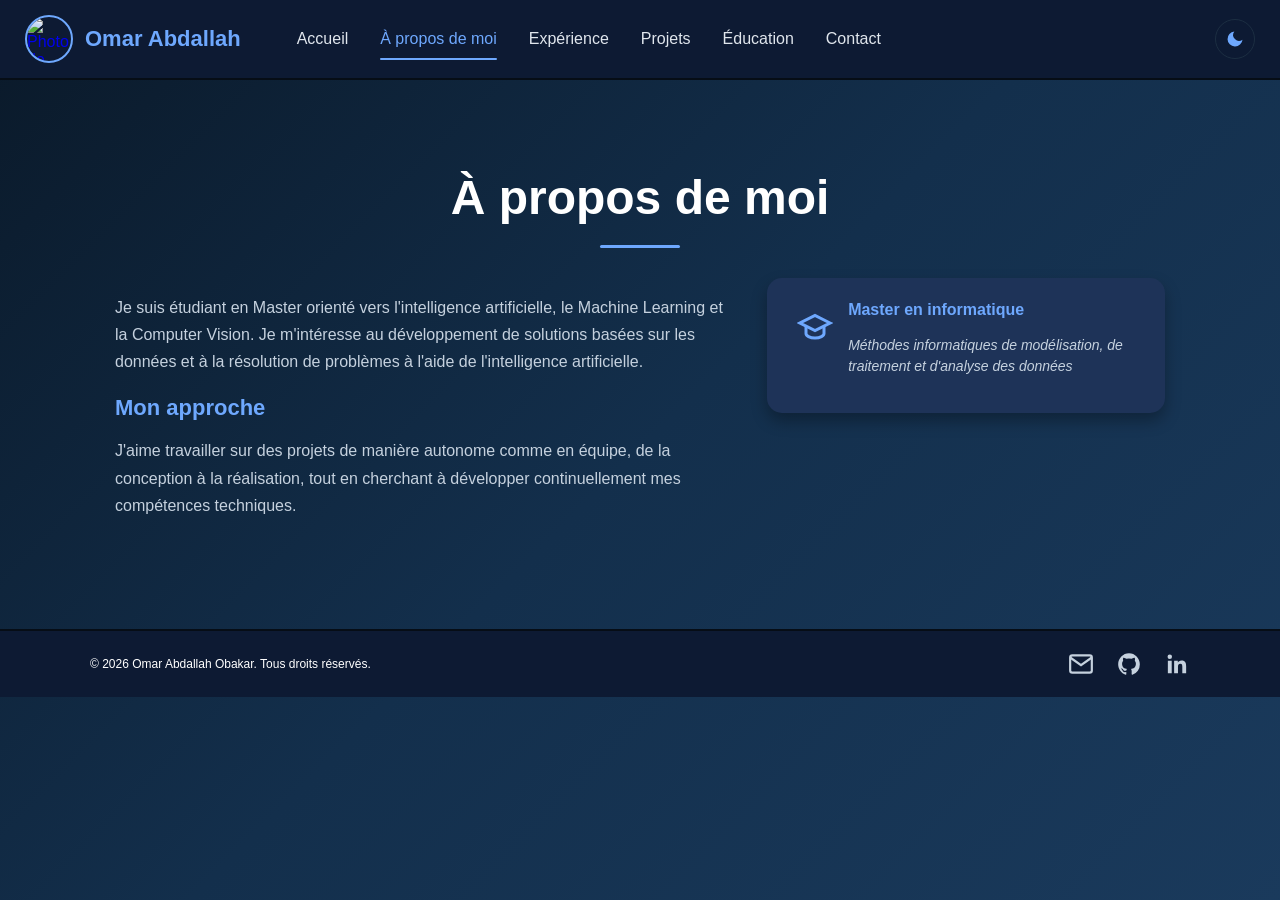
==== about.html @ ae06b22b "Add files via upload ajout des fichiers" ====
<!DOCTYPE html>
<html lang="fr">

<head>
  <meta charset="UTF-8">
  <title>À propos de moi - Omar Abdallah Obakar</title>
  <meta name="viewport" content="width=device-width, initial-scale=1.0">
  <link rel="stylesheet" href="style.css">
  <link href="https://cdnjs.cloudflare.com/ajax/libs/font-awesome/6.0.0/css/all.min.css" rel="stylesheet">
</head>

<body>
  <script>
    if (localStorage.getItem("portfolio-theme") === "light") {
      document.body.classList.add("light-mode");
    }
  </script>
  <header class="site-header">
    <a href="about.html" class="profile">
      <img src="images/avatar.jpg" alt="Photo de profil" class="avatar">
      <span class="site-name">Omar Abdallah</span>
    </a>
    <button class="menu-toggle" aria-label="Menu">
      <span></span>
      <span></span>
      <span></span>
    </button>
    <div class="nav-wrapper">
      <nav>
        <a href="index.html">Accueil</a>
        <a href="about.html" class="active">À propos de moi</a>
        <a href="experience.html">Expérience</a>
        <a href="project.html">Projets</a>
        <a href="education.html">Éducation</a>
        <a href="contact.html">Contact</a>
        <button class="theme-toggle theme-toggle-mobile" aria-label="Changer de thème">
          <svg class="icon-moon" viewBox="0 0 24 24" fill="currentColor">
            <path d="M21 12.79A9 9 0 1 1 11.21 3 7 7 0 0 0 21 12.79z"></path>
          </svg>
          <svg class="icon-sun" viewBox="0 0 24 24" fill="none" stroke="currentColor" stroke-width="2">
            <circle cx="12" cy="12" r="5"></circle>
            <path d="M12 1v2M12 21v2M4.22 4.22l1.42 1.42M18.36 18.36l1.42 1.42M1 12h2M21 12h2M4.22 19.78l1.42-1.42M18.36 5.64l1.42-1.42"></path>
          </svg>
        </button>
      </nav>
      <button class="theme-toggle" aria-label="Changer de thème">
        <svg class="icon-moon" viewBox="0 0 24 24" fill="currentColor">
          <path d="M21 12.79A9 9 0 1 1 11.21 3 7 7 0 0 0 21 12.79z"></path>
        </svg>
        <svg class="icon-sun" viewBox="0 0 24 24" fill="none" stroke="currentColor" stroke-width="2">
          <circle cx="12" cy="12" r="5"></circle>
          <path d="M12 1v2M12 21v2M4.22 4.22l1.42 1.42M18.36 18.36l1.42 1.42M1 12h2M21 12h2M4.22 19.78l1.42-1.42M18.36 5.64l1.42-1.42"></path>
        </svg>
      </button>
    </div>
</header>

  <main>
    <!-- Section À propos -->
    <section id="about">
      <h1>À propos de moi</h1>
      <hr class="divider">

      <div class="about-layout">
        <div class="about-content">
          <p>Je suis étudiant en Master orienté vers l'intelligence artificielle, le Machine Learning et la Computer Vision. Je m'intéresse au développement de solutions basées sur les données et à la résolution de problèmes à l'aide de l'intelligence artificielle.</p>

          <h2>Mon approche</h2>
          <p>J'aime travailler sur des projets de manière autonome comme en équipe, de la conception à la réalisation, tout en cherchant à développer continuellement mes compétences techniques.</p>
        </div>

        <div class="about-sidebar">
          <div class="about-sidebar-card">
            <div class="about-sidebar-icon">
              <svg viewBox="0 0 24 24" fill="none" stroke="currentColor" stroke-width="2">
                <path d="M22 10l-10-5-10 5 10 5 10-5z"></path>
                <path d="M6 12v5c0 1.5 2.5 3 6 3s6-1.5 6-3v-5"></path>
              </svg>
            </div>
            <div>
              <h3>Master en informatique</h3>
              <p class="about-sidebar-place">Méthodes informatiques de modélisation, de traitement et d'analyse des données</p>
            </div>
          </div>
        </div>
      </div>
    </section>
  </main>

  <footer class="site-footer">
    <div class="footer-content">
      <p>© 2026 Omar Abdallah Obakar. Tous droits réservés.</p>
      <div class="footer-icons">
        <a href="mailto:omarabdallah.www@gmail.com" aria-label="Email">
          <svg viewBox="0 0 24 24" fill="none" stroke="currentColor" stroke-width="2">
            <rect x="2" y="4" width="20" height="16" rx="2"></rect>
            <path d="M22 6l-10 7L2 6"></path>
          </svg>
        </a>
        <a href="https://github.com/omarabdallahwww-arch" target="_blank" rel="noopener noreferrer" aria-label="GitHub">
          <svg viewBox="0 0 24 24" fill="currentColor">
            <path d="M12 2C6.48 2 2 6.58 2 12.19c0 4.49 2.87 8.3 6.84 9.65.5.1.68-.22.68-.49 0-.24-.01-1.04-.01-1.89-2.78.61-3.37-1.21-3.37-1.21-.45-1.17-1.11-1.48-1.11-1.48-.9-.63.07-.62.07-.62 1 .07 1.53 1.05 1.53 1.05.89 1.55 2.34 1.11 2.91.85.09-.66.35-1.11.63-1.37-2.22-.26-4.56-1.14-4.56-5.05 0-1.12.39-2.03 1.03-2.74-.1-.26-.45-1.31.1-2.72 0 0 .84-.27 2.75 1.05a9.35 9.35 0 0 1 5 0c1.91-1.32 2.75-1.05 2.75-1.05.55 1.41.2 2.46.1 2.72.64.71 1.03 1.62 1.03 2.74 0 3.92-2.34 4.78-4.57 5.04.36.32.68.94.68 1.9 0 1.37-.01 2.47-.01 2.81 0 .27.18.6.69.49A10.02 10.02 0 0 0 22 12.19C22 6.58 17.52 2 12 2z"></path>
          </svg>
        </a>
        <a href="https://www.linkedin.com/in/omar-abdallah123" target="_blank" rel="noopener noreferrer" aria-label="LinkedIn">
          <svg viewBox="0 0 24 24" fill="currentColor">
            <path d="M20.45 20.45h-3.55v-5.57c0-1.33-.02-3.03-1.85-3.03-1.86 0-2.15 1.45-2.15 2.94v5.66H9.35V9h3.41v1.56h.05c.47-.9 1.63-1.85 3.36-1.85 3.6 0 4.27 2.37 4.27 5.45v6.29zM5.34 7.43a2.06 2.06 0 1 1 0-4.12 2.06 2.06 0 0 1 0 4.12zM7.12 20.45H3.56V9h3.56v11.45z"></path>
          </svg>
        </a>
      </div>
    </div>
  </footer>

  <script>
    const menuToggle = document.querySelector('.menu-toggle');
    const nav = document.querySelector('nav');

    menuToggle.addEventListener('click', () => {
      nav.classList.toggle('nav-open');
      menuToggle.classList.toggle('active');
    });

    const themeToggles = document.querySelectorAll('.theme-toggle');
    themeToggles.forEach(btn => {
      btn.addEventListener('click', () => {
        document.body.classList.toggle('light-mode');
        const isLight = document.body.classList.contains('light-mode');
        localStorage.setItem('portfolio-theme', isLight ? 'light' : 'dark');
      });
    });
  </script>
</body>

</html>
---- style.css ----
/* ---- Base ---- */
* {
  box-sizing: border-box;
}

html {
  scroll-behavior: smooth;
}


body {
  font-family: Arial, sans-serif;
  margin: 0;
  padding: 0;
  min-height: 100vh;
  background: linear-gradient(135deg, #0A1929 0%, #132F4C 50%, #1A3A5C 100%);
  background-attachment: fixed;
  color: #e0e6ed;
  transition: background 0.4s ease, color 0.4s ease;
}

main {
  width: 100%;
}

/* ---- Header ---- */
.site-header {
  display: flex;
  align-items: center;
  justify-content: flex-start;
  padding: 15px 25px;
  background-color: #0d1a33;
  border-bottom: 2px solid #060d16;
  position: relative;
}

.profile {
  display: flex;
  align-items: center;
  gap: 12px;
  text-decoration: none;
}

.avatar {
  width: 48px;
  height: 48px;
  border-radius: 50%;
  border: 2px solid #6ea8fe;
  object-fit: cover;
}

.site-name {
  color: #6ea8fe;
  font-size: 22px;
  font-weight: bold;
}

/* Le bouton hamburger est caché par défaut (desktop) */
.menu-toggle {
  background: none;
  border: none;
  display: none;
  flex-direction: column;
  gap: 5px;
  cursor: pointer;
  z-index: 10;
}

.menu-toggle span {
  width: 26px;
  height: 3px;
  background-color: #ffffff;
  border-radius: 2px;
  transition: 0.3s;
}

/* Animation en croix quand le menu est ouvert */
.menu-toggle.active span:nth-child(1) {
  transform: translateY(8px) rotate(45deg);
}
.menu-toggle.active span:nth-child(2) {
  opacity: 0;
}
.menu-toggle.active span:nth-child(3) {
  transform: translateY(-8px) rotate(-45deg);
}

/* Nav en version desktop : étalée sur toute la largeur */
/* Nav en version desktop : étalée sur toute la largeur */
nav {
  display: flex;
  justify-content: space-between;
  flex: 1;
}
nav a {
  position: relative;
  color: #e0e6ed;
  text-decoration: none;
  padding: 8px 16px;
  border-radius: 8px;
  transition: background-color 0.2s;
}

nav a::before {
  content: '';
  position: absolute;
  left: 16px;
  right: 16px;
  bottom: 2px;
  height: 2px;
  background-color: #6ea8fe;
  transform: scaleX(0);
  transform-origin: left;
  transition: transform 0.25s ease;
}

nav a:hover {
  background-color: #1c2e42;
}

nav a:hover::before {
  transform: scaleX(1);
}

nav a:hover {
  background-color: #1c2e42;
}

#overview {
  padding-left: 25px;
  padding-right: 25px;
}

.overview-cards {
  display: grid;
  grid-template-columns: 1fr 1fr;
  gap: 24px;
}

/* ---- Version mobile : hamburger + menu déroulant ---- */
@media (max-width: 768px) {
  .site-header {
    padding-right: 12px;
  }

  .menu-toggle {
    display: flex;
    margin-left: auto;
    z-index: 200;
  }

  nav {
    display: flex;
    flex-direction: column;
    align-items: center;
    position: absolute;
    top: 100%;
    left: 0;
    width: 100%;
    background-color: #0d1a33;
    padding: 30px 25px 40px;
    margin-left: 0;
    z-index: 100;
    opacity: 0;
    transform: translateY(-15px);
    pointer-events: none;
    transition: opacity 0.3s ease, transform 0.3s ease;
  }

  nav.nav-open {
    opacity: 1;
    transform: translateY(0);
    pointer-events: auto;
  }

  nav.nav-open {
    left: 0;
  }

  nav.nav-open {
    opacity: 1;
    transform: translateY(0);
    pointer-events: auto;
  }


  nav a {
    color: #e0e6ed;
    text-decoration: none;
    padding: 14px 0;
    font-size: 18px;
  }
  #hero {
    align-items: flex-start;
    padding: 40px 20px;
  }

  .hero-inner {
    flex-direction: column-reverse;
    text-align: center;
    align-items: center;
  }

  .hero-stats {
    justify-content: center;
  }

  .hero-buttons {
    justify-content: center;
    flex-wrap: wrap;
  }

  .overview-cards {
    grid-template-columns: 1fr;
    gap: 20px;
  }
}

/* ---- Contact section ---- */
#contact {
  padding: 40px 20px;
  text-align: center;
}

#contact h1 {
  font-size: 48px;
  color: #ffffff;
  margin-bottom: 20px;
}

.divider {
  width: 80px;
  height: 3px;
  background-color: #6ea8fe;
  border: none;
  margin: 0 auto 30px;
  border-radius: 2px;
}

#contact h2 {
  color: #6ea8fe;
  font-size: 28px;
  margin-bottom: 15px;
}

#contact p {
  font-size: 18px;
  color: #c5d1de;
  max-width: 600px;
  margin: 0 auto 40px;
  line-height: 1.6;
}

/* ---- Cards ---- */
.contact-cards {
  display: grid;
  grid-template-columns: 1fr 1fr;
  gap: 20px;
  max-width: 950px;
  margin: 0 auto;
}

.contact-card {
  display: flex;
  align-items: center;
  gap: 18px;
  background-color: #1e3358;
  border-radius: 15px;
  padding: 22px;
  text-align: left;
  box-shadow: 0 8px 16px rgba(0, 0, 0, 0.3);
}

.contact-card .icon {
  display: flex;
  align-items: center;
  justify-content: center;
  width: 40px;
  height: 40px;
  flex-shrink: 0;
  color: #6ea8fe;
}

.contact-card .icon svg {
  width: 22px;
  height: 22px;
}

.contact-card a {
  color: #c5d1de;
  text-decoration: none;
  font-size: 16px;
}

.contact-card a:hover {
  text-decoration: underline;
}

/* Mobile : une seule colonne, cartes empilées */
@media (max-width: 768px) {
  .contact-cards {
    grid-template-columns: 1fr;
    max-width: 500px;
  }
}

/* ---- Responsive mobile ---- */
@media (max-width: 480px) {
  .site-name {
    font-size: 18px;
  }
  #contact h1 {
    font-size: 34px;
  }
  #contact h2 {
    font-size: 22px;
  }
  #contact p {
    font-size: 16px;
  }
  .contact-cards {
    grid-template-columns: 1fr;
    max-width: 500px;
  }
  .contact-card {
    padding: 16px;
    gap: 12px;
  }
}
/* ---- Footer ---- */

.site-footer {
  padding: 20px 25px;
  background-color: #0d1a33;
  border-top: 2px solid #060d16;
  margin-top: 40px;
}

.footer-content {
  max-width: 1100px;
  margin: 0 auto;
  display: flex;
  align-items: center;
  justify-content: space-between;
  flex-wrap: wrap;
  gap: 15px;
}

.footer-content p {
  color: #ffffff;
  font-size: 12px;
  margin: 0;
}

.footer-icons {
  display: flex;
  gap: 22px;
}

.footer-icons a {
  color: #c5d1de;
  width: 26px;
  height: 26px;
  transition: color 0.2s;
}

.footer-icons a:hover {
  color: #6ea8fe;
}

.footer-icons svg {
  width: 100%;
  height: 100%;
}

/* Mobile : empiler texte et icônes */
@media (max-width: 480px) {
  .footer-content {
    flex-direction: column;
    text-align: center;
  }
}
/* ---- Hero ---- */
#hero {
  display: flex;
  align-items: flex-start;
  justify-content: center;
  padding: 30px 30px 0;
  min-height: 85vh;
  box-sizing: border-box;
  position: relative;
  overflow: hidden;
}

#hero::before {
  content: '';
  position: absolute;
  inset: 0;
  background-image: radial-gradient(rgba(110, 168, 254, 0.15) 1px, transparent 1px);
  background-size: 22px 22px;
  pointer-events: none;
  z-index: 0;
}

#hero .hero-inner {
  position: relative;
  z-index: 1;
}

.hero-inner {
  display: flex;
  align-items: stretch;
  justify-content: space-between;
  gap: 40px;
  width: 100%;
  margin: 0 auto;
}

.hero-text {
  flex: 1;
  display: flex;
  flex-direction: column;
}

.hero-text h1 {
  font-size: 42px;
  color: #ffffff;
  margin-bottom: 10px;
}

@media (max-width: 480px) {
  .hero-text h1 {
    font-size: 30px;
  }
}

.hero-text h2 {
  font-size: 20px;
  color: #6ea8fe;
  font-weight: normal;
  margin-bottom: 20px;
}

.hero-text p {
  font-size: 16px;
  color: #c5d1de;
  line-height: 1.6;
  margin-bottom: 30px;
}

.hero-image {
  flex-shrink: 0;
  display: flex;
  flex-direction: column;
  align-items: center;
  justify-content: space-between;
  background-color: #ffffff;
  border: 1px solid rgba(110, 168, 254, 0.25);
  border-radius: 20px;
  padding: 25px 35px;
  margin: 0 auto;
  width: 370px;
  max-width: 100%;
  box-sizing: border-box;
  position: relative;
  box-shadow: 0 12px 40px rgba(0, 0, 0, 0.5), 0 0 20px rgba(110, 168, 254, 0.3);
  transition: box-shadow 0.3s ease, transform 0.3s ease;
}

.hero-image:hover {
  box-shadow: 0 15px 45px rgba(0, 0, 0, 0.55), 0 0 30px rgba(110, 168, 254, 0.45);
  transform: translateY(-3px);
}

.hero-image img {
  width: 220px;
  height: 220px;
  object-fit: cover;
  border-radius: 50%;
  border: 3px solid #6ea8fe;
  margin-bottom: 25px;
  box-shadow: 0 15px 35px rgba(0, 0, 0, 0.4);
  position: relative;
  z-index: 2;
}
/* ---- Stats ---- */
.hero-stats {
  display: flex;
  gap: 30px;
  margin-bottom: 30px;
}

.stat {
  display: flex;
  flex-direction: column;
}

.stat-number {
  font-size: 32px;
  font-weight: bold;
  color: #6ea8fe;
}

.stat-label {
  font-size: 14px;
  color: #c5d1de;
}

/* ---- Boutons ---- */
.hero-buttons {
  display: flex;
  gap: 15px;
  margin-top: auto;
}

.btn {
  display: inline-block;
  padding: 12px 24px;
  border-radius: 8px;
  text-decoration: none;
  font-size: 16px;
  font-weight: bold;
  transition: background-color 0.2s, transform 0.2s ease, box-shadow 0.2s ease;
}

.btn-primary {
  background-color: #6ea8fe;
  color: #0d1b2a;
}

.btn-primary:hover {
  background-color: #8fbaff;
  transform: translateY(-2px);
  box-shadow: 0 8px 20px rgba(110, 168, 254, 0.35);
}

.btn-secondary {
  background-color: transparent;
  color: #6ea8fe;
  border: 2px solid #6ea8fe;
}

.btn-secondary:hover {
  background-color: #1c2e42;
  transform: translateY(-2px);
  box-shadow: 0 8px 20px rgba(110, 168, 254, 0.25);
}
/* ---- Domaines d'intérêt ---- */
#skills {
  text-align: center;
}

#skills h3 {
  color: #6ea8fe;
  font-size: 22px;
  margin-bottom: 20px;
}

.skills-list {
  display: grid;
  grid-template-columns: 1fr 1fr;
  gap: 10px;
  width: 100%;
}

.skill-tag {
  justify-content: center;
}

.skill-tag {
  display: inline-flex;
  align-items: center;
  justify-content: center;
  gap: 6px;
  background: linear-gradient(135deg, #6ea8fe, #4a86e8);
  color: #ffffff;
  padding: 6px 8px;
  border-radius: 20px;
  font-size: 12px;
  white-space: nowrap;
  min-height: 44px;
}

.dot {
  display: none;
}
/* ---- Séparateur ---- */
main hr {
  border: none;
  border-top: 1px solid #1c2e42;
  max-width: 1100px;
  margin: 0 auto;
}



.section-title {
  text-align: center;
  color: #ffffff;
  font-size: 32px;
  margin-bottom: 10px;
}

.section-title::after {
  content: '';
  display: block;
  width: 80px;
  height: 3px;
  background-color: #6ea8fe;
  margin: 15px auto 40px;
  border-radius: 2px;
  box-shadow: 0 0 12px rgba(110, 168, 254, 0.6);
}



.overview-card {
  background-color: rgba(26, 58, 92, 0.6);
  border-radius: 15px;
  padding: 30px;
  margin-bottom: 20px;
  text-align: center;
  display: flex;
  flex-direction: column;
  align-items: center;
  box-shadow: 0 12px 24px rgba(0, 0, 0, 0.35), 0 4px 8px rgba(0, 0, 0, 0.25);
  transition: transform 0.25s ease, box-shadow 0.25s ease;
}

.overview-card:hover {
  transform: translateY(-4px);
  box-shadow: 0 18px 32px rgba(0, 0, 0, 0.45), 0 6px 12px rgba(0, 0, 0, 0.3);
}

.overview-icon {
  width: 60px;
  height: 60px;
  display: flex;
  align-items: center;
  justify-content: center;
  margin-bottom: 20px;
  color: #6ea8fe;
}

.overview-icon svg {
  width: 42px;
  height: 42px;
}

.overview-card h3 {
  color: #ffffff;
  font-size: 20px;
  margin-bottom: 12px;
}

.overview-card p {
  color: #c5d1de;
  font-size: 15px;
  line-height: 1.6;
  margin-bottom: 15px;
}

.overview-card a {
  display: inline-block;
  color: #6ea8fe;
  text-decoration: none;
  font-weight: bold;
  font-size: 15px;
  background-color: transparent;
  border: 1.5px solid #6ea8fe;
  padding: 10px 24px;
  border-radius: 30px;
  margin-top: 5px;
  transition: background-color 0.2s;
}

.overview-card a:hover {
  background-color: rgba(110, 168, 254, 0.15);
}
/* ---- Anneau pulsant autour de la photo ---- */
/* ---- Anneau pulsant + halo lumineux tournant autour de la photo ---- */
.hero-image::before {
  content: '';
  position: absolute;
  top: 25px;
  width: 220px;
  height: 220px;
  border-radius: 50%;
  border: 2px solid #6ea8fe;
  animation: pulse-ring 2.5s infinite;
  z-index: 1;
}

.hero-image::after {
  content: '';
  position: absolute;
  top: 15px;
  width: 240px;
  height: 240px;
  border-radius: 50%;
  background: conic-gradient(from 0deg, #6ea8fe, #a78bfa, #6ea8fe00, #6ea8fe);
  animation: rotate-ring 6s linear infinite;
  z-index: 0;
  filter: blur(2px);
  opacity: 0.5;
}

.hero-image img {
  animation: float-photo 4s ease-in-out infinite;
}

@keyframes pulse-ring {
  0% {
    transform: scale(1);
    opacity: 0.6;
  }
  100% {
    transform: scale(1.25);
    opacity: 0;
  }
}

@keyframes rotate-ring {
  0% {
    transform: rotate(0deg);
  }
  100% {
    transform: rotate(360deg);
  }
}

@keyframes float-photo {
  0%, 100% {
    transform: translateY(0);
  }
  50% {
    transform: translateY(-10px);
  }
}
/* ---- Éducation ---- */
#education,
#certifications {
  max-width: 900px;
  margin: 0 auto;
  padding: 50px 25px;
}

#education h1 {
  font-size: 48px;
  color: #ffffff;
  text-align: center;
  margin-bottom: 20px;
}

@media (max-width: 480px) {
  #education h1 {
    font-size: 32px;
  }
}

.education-placeholder {
  background-color: #1e3358;
  border-radius: 15px;
  padding: 40px;
  text-align: center;
  margin-top: 30px;
  box-shadow: 0 8px 16px rgba(0, 0, 0, 0.3);
}

.education-placeholder p {
  color: #c5d1de;
  font-size: 16px;
  margin: 0;
}

.education-card {
  background-color: #1e3358;
  border-radius: 15px;
  padding: 18px 22px;
  margin-top: 16px;
  box-shadow: 0 8px 16px rgba(0, 0, 0, 0.3);
}

.education-card h3 {
  color: #ffffff;
  font-size: 20px;
  margin-bottom: 8px;
}

.education-card .education-place {
  color: #6ea8fe;
  font-size: 15px;
  margin-bottom: 5px;
}

.education-card .education-date {
  color: #c5d1de;
  font-size: 14px;
  font-style: italic;
  margin: 0;
}



.certifications-grid {
  display: grid;
  grid-template-columns: 1fr 1fr;
  gap: 20px;
  margin-top: 30px;
}

@media (max-width: 600px) {
  .certifications-grid {
    grid-template-columns: 1fr;
  }
}

.certification-card {
  position: relative;
  overflow: hidden;
  background-color: #1e3358;
  border-radius: 15px;
  padding: 22px;
  box-shadow: 0 8px 16px rgba(0, 0, 0, 0.3);
  transition: transform 0.25s ease, box-shadow 0.25s ease;
}

.certification-card::before {
  content: '';
  position: absolute;
  top: 0;
  left: 0;
  right: 0;
  height: 4px;
  background: linear-gradient(135deg, #6ea8fe, #4a86e8);
  transform: scaleX(0);
  transition: transform 0.3s ease;
}
body.light-mode .certification-card::before {
  background: linear-gradient(135deg, #000000, #4a4a4a);
}

.certification-card:hover::before {
  transform: scaleX(1);
}

.certification-card:hover {
  transform: translateY(-4px);
  box-shadow: 0 14px 28px rgba(0, 0, 0, 0.4);
}

.certification-header {
  display: flex;
  align-items: flex-start;
  gap: 14px;
  margin-bottom: 14px;
}

.certification-icon {
  width: 44px;
  height: 44px;
  flex-shrink: 0;
  border-radius: 10px;
  background: linear-gradient(135deg, #6ea8fe, #4a86e8);
  display: flex;
  align-items: center;
  justify-content: center;
  color: #ffffff;
}

.certification-icon {
  font-size: 20px;
}

.certification-info h3 {
  color: #ffffff;
  font-size: 17px;
  margin: 0 0 4px;
}

.certification-issuer {
  color: #6ea8fe;
  font-weight: 600;
  font-size: 14px;
  margin: 0;
}

.certification-date {
  color: #c5d1de;
  font-size: 13px;
  font-style: italic;
  margin: 0 0 4px;
}

.certification-id {
  color: #c5d1de;
  font-size: 12px;
  margin: 0 0 12px;
  word-break: break-all;
}

.verify-link {
  display: inline-flex;
  align-items: center;
  gap: 6px;
  color: #6ea8fe;
  text-decoration: none;
  font-weight: 600;
  font-size: 13px;
  transition: transform 0.2s ease;
}

.verify-link i {
  font-size: 12px;
}

.verify-link:hover {
  transform: translateX(4px);
  text-decoration: underline;
}
/* ---- À propos ---- */
#about {
  max-width: 1100px;
  margin: 0 auto;
  padding: 50px 25px;
}

#about h1 {
  font-size: 48px;
  color: #ffffff;
  text-align: center;
  margin-bottom: 20px;
}

@media (max-width: 480px) {
  #about h1 {
    font-size: 32px;
  }
}

.about-layout {
  display: flex;
  gap: 40px;
  align-items: flex-start;
  margin-top: 30px;
}

.about-content {
  flex: 2;
}

.about-content p {
  color: #c5d1de;
  font-size: 16px;
  line-height: 1.7;
  margin-bottom: 20px;
}

.about-content h2 {
  color: #6ea8fe;
  font-size: 22px;
  margin-bottom: 12px;
}

.about-sidebar {
  flex: 1.3;
  display: flex;
  flex-direction: column;
  gap: 20px;
}

.about-sidebar-card {
  display: flex;
  gap: 15px;
  background-color: #1e3358;
  border-radius: 15px;
  padding: 30px;
  min-height: auto;
  box-shadow: 0 8px 16px rgba(0, 0, 0, 0.3);
}

.about-sidebar-icon {
  width: 36px;
  height: 36px;
  color: #6ea8fe;
  flex-shrink: 0;
}

.about-sidebar-icon svg {
  width: 100%;
  height: 100%;
}

.about-sidebar-card h3 {
  color: #6ea8fe;
  font-size: 16px;
  font-weight: bold;
  margin: -8px 0 6px;
  line-height: 1.3;
}

.about-sidebar-card p {
  color: #c5d1de;
  font-size: 14px;
  line-height: 1.5;
  margin-bottom: 6px;
}

.about-sidebar-place {
  font-style: italic;
}

.about-sidebar-focus {
  margin-bottom: 0 !important;
}

/* Mobile : empiler texte et carte */
@media (max-width: 768px) {
  .about-layout {
    flex-direction: column;
  }
}
/* ---- Projets ---- */
#project {
  max-width: 900px;
  margin: 0 auto;
  padding: 50px 25px;
}

#project h1 {
  font-size: 48px;
  color: #ffffff;
  text-align: center;
  margin-bottom: 20px;
}

@media (max-width: 480px) {
  #project h1 {
    font-size: 32px;
  }
}
/* ---- Expérience ---- */
#experience {
  max-width: 900px;
  margin: 0 auto;
  padding: 50px 25px;
}

#experience h1 {
  font-size: 48px;
  color: #ffffff;
  text-align: center;
  margin-bottom: 20px;
}
/* ---- Bouton thème clair/sombre ---- */
.nav-wrapper {
  display: flex;
  align-items: center;
  flex: 1;
  justify-content: space-between;
  margin-left: 40px;
}

.nav-wrapper nav {
  margin-left: 0;
  flex: none;
}

.theme-toggle {
  background: none;
  border: 1px solid #1c2e42;
  border-radius: 50%;
  width: 40px;
  height: 40px;
  display: flex;
  align-items: center;
  justify-content: center;
  cursor: pointer;
  color: #6ea8fe;
  flex-shrink: 0;
}

.theme-toggle svg {
  width: 20px;
  height: 20px;
}

.icon-sun {
  display: none;
}

body.light-mode .icon-moon {
  display: none;
}

body.light-mode .icon-sun {
  display: block;
}
/* ==== Thème clair (dégradés gris clair / beige, accent noir) ==== */
body.light-mode {
  background: linear-gradient(180deg, #f7f7f5 0%, #eeeeec 50%, #e2e2de 100%);
  color: #111111;
}

body.light-mode .site-header,
body.light-mode .site-footer {
  background: linear-gradient(135deg, #f8f1e0 0%, #efe2c8 100%);
  border-color: #ddcda6;
}

body.light-mode .site-name {
  background: linear-gradient(135deg, #000000, #3a3a3a);
  -webkit-background-clip: text;
  background-clip: text;
  color: transparent;
}

body.light-mode nav a {
  color: #111111;
}

body.light-mode nav a:hover {
  background: linear-gradient(135deg, #efe2c8, #e3d3ab);
}

body.light-mode .avatar {
  border-color: #111111;
}

body.light-mode .menu-toggle span {
  background-color: #111111;
}

body.light-mode .theme-toggle {
  border-color: #111111;
  color: #111111;
}

body.light-mode .hero-text h1 {
  color: #000000;
}

body.light-mode .hero-text h2 {
  background: linear-gradient(135deg, #000000, #4a4a4a);
  -webkit-background-clip: text;
  background-clip: text;
  color: transparent;
}

body.light-mode .hero-text p {
  color: #2a2a2a;
}

body.light-mode .stat-number {
  color: #000000;
}

body.light-mode .stat-label {
  color: #3a3a3a;
}

body.light-mode .hero-image {
  background: linear-gradient(135deg, #ffffff 0%, #f2ede0 100%);
  border-color: #ddcda6;
}

body.light-mode .hero-image img {
  border-color: #000000;
}

body.light-mode .hero-image::before {
  border-color: #000000;
}

body.light-mode .skill-tag {
  background: linear-gradient(135deg, #1a1a1a, #3a3a3a);
  color: #ffffff;
}

body.light-mode .dot {
  background-color: #ffffff;
}

body.light-mode #skills h3 {
  color: #000000;
}

body.light-mode .btn-primary {
  background: linear-gradient(135deg, #1a1a1a, #3a3a3a);
  color: #ffffff;
}

body.light-mode .btn-primary:hover {
  background: linear-gradient(135deg, #000000, #2a2a2a);
}

body.light-mode .btn-secondary {
  color: #000000;
  border-color: #000000;
}

body.light-mode .btn-secondary:hover {
  background: linear-gradient(135deg, #efe2c8, #e3d3ab);
}

body.light-mode main hr {
  border-top-color: #ddcda6;
}

body.light-mode .section-title {
  color: #000000;
}

body.light-mode .section-title::after {
  background: linear-gradient(90deg, #000000, #4a4a4a);
}

body.light-mode .overview-card,
body.light-mode .contact-card,
body.light-mode .education-card,
body.light-mode .about-sidebar-card {
  background: linear-gradient(135deg, #ece0c6 0%, #dfd0a8 100%);
}

body.light-mode .overview-icon {
  background: linear-gradient(135deg, #e3d5b0, #d6c294);
  color: #000000;
}
body.light-mode .contact-card .icon {
  color: #000000;
}

body.light-mode .overview-card h3,
body.light-mode .education-card h3,
body.light-mode .about-sidebar-icon {
  color: #000000;
}

body.light-mode .overview-card p,
body.light-mode .contact-card a,
body.light-mode .about-content p,
body.light-mode .about-sidebar-card p,
body.light-mode .education-card .education-date,
body.light-mode .education-placeholder p {
  color: #2a2a2a;
}

body.light-mode .education-placeholder {
  background: linear-gradient(135deg, #ece0c6 0%, #dfd0a8 100%);
}

body.light-mode .overview-card a {
  color: #000000;
  background: linear-gradient(135deg, #e3d5b0, #d6c294);
}

body.light-mode .overview-card a:hover {
  background: linear-gradient(135deg, #d6c294, #c9b57e);
}

body.light-mode .footer-content p {
  color: #000000;
}

body.light-mode .footer-icons a {
  color: #2a2a2a;
}

body.light-mode .footer-icons a:hover {
  color: #000000;
}

body.light-mode #contact h1,
body.light-mode #education h1,
body.light-mode #about h1,
body.light-mode #project h1,
body.light-mode #experience h1,
body.light-mode #contact h2,
body.light-mode .about-content h2,
body.light-mode .education-card .education-place,
body.light-mode .about-sidebar-card h3 {
  color: #000000;
}

body.light-mode #contact p {
  color: #2a2a2a;
}

body.light-mode .divider {
  background: linear-gradient(90deg, #000000, #4a4a4a);
}

body.light-mode .certification-card {
  background-color: #ece0c6;
}

body.light-mode .certification-icon {
  background: linear-gradient(135deg, #e3d5b0, #d6c294);
  color: #000000;
}

body.light-mode .certification-info h3 {
  color: #000000;
}

body.light-mode .certification-issuer,
body.light-mode .certification-date,
body.light-mode .certification-id,
body.light-mode .verify-link {
  color: #000000;
}

/* Mobile : bouton reste visible à côté du hamburger */
@media (max-width: 768px) {
  .nav-wrapper {
    flex: none;
    margin-left: 0;
    gap: 15px;
  }

  .nav-wrapper nav {
    position: absolute;
    top: 100%;
    left: 0;
    width: 100%;
  }
}
.theme-toggle-mobile {
  display: none;
}

@media (max-width: 768px) {
  .nav-wrapper > .theme-toggle {
    display: none;
  }

  .theme-toggle-mobile {
    display: flex;
    margin-top: 15px;
  }
}
@media (max-width: 480px) {
  .hero-image {
    padding: 25px 20px;
  }

  .skill-tag {
    white-space: normal;
    padding: 6px 10px;
    font-size: 11px;
    text-align: center;
  }

  .skills-list {
    gap: 8px;
  }
}
@media (max-width: 768px) {
  body.light-mode nav {
    background: linear-gradient(180deg, #f8f1e0 0%, #efe2c8 100%);
  }
}
/* ---- Effet machine à écrire pour le nom (Accueil) ---- */
.typewriter {
  display: inline-block;
  overflow: hidden;
  white-space: nowrap;
  border-right: 3px solid #6ea8fe;
  width: 0;
  animation: typing 2s steps(20, end) forwards, blink-cursor 0.75s step-end 4, hide-cursor 0.1s forwards 5s;
  animation-delay: 0s, 2s, 0s;
}

@keyframes typing {
  from { width: 0; }
  to { width: 20ch; }
}

@keyframes blink-cursor {
  50% { border-color: transparent; }
}

@keyframes hide-cursor {
  to { border-color: transparent; }
}
/* ---- Apparition en fondu du contenu ---- */
main > section,
main > *,
.overview-card,
.contact-card,
.education-card,
.about-sidebar-card {
  animation: fade-slide-down 0.7s ease forwards;
  opacity: 0;
}

main > section:nth-child(1) { animation-delay: 0.1s; }
main > section:nth-child(2) { animation-delay: 0.25s; }

.overview-card:nth-child(1) { animation-delay: 0.2s; }
.overview-card:nth-child(2) { animation-delay: 0.35s; }
.overview-card:nth-child(3) { animation-delay: 0.5s; }
.overview-card:nth-child(4) { animation-delay: 0.65s; }

.contact-card:nth-child(1) { animation-delay: 0.2s; }
.contact-card:nth-child(2) { animation-delay: 0.35s; }
.contact-card:nth-child(3) { animation-delay: 0.5s; }

@keyframes fade-slide-down {
  from {
    opacity: 0;
    transform: translateY(-25px);
  }
  to {
    opacity: 1;
    transform: translateY(0);
  }
}
/* ---- Lien actif dans le menu ---- */
nav a.active {
  color: #6ea8fe;
  position: relative;
}

nav a.active::after {
  content: '';
  position: absolute;
  left: 16px;
  right: 16px;
  bottom: -4px;
  height: 2px;
  background-color: #6ea8fe;
  border-radius: 2px;
}

/* Mode clair : le lien actif suit l'accent noir du reste du site */
body.light-mode nav a.active {
  color: #000000;
}

body.light-mode nav a.active::after {
  background-color: #000000;
}

/* Menu mobile : soulignement centré sous le texte */
@media (max-width: 768px) {
  nav a.active::after {
    left: 50%;
    right: auto;
    transform: translateX(-50%);
    width: 30px;
  }
}
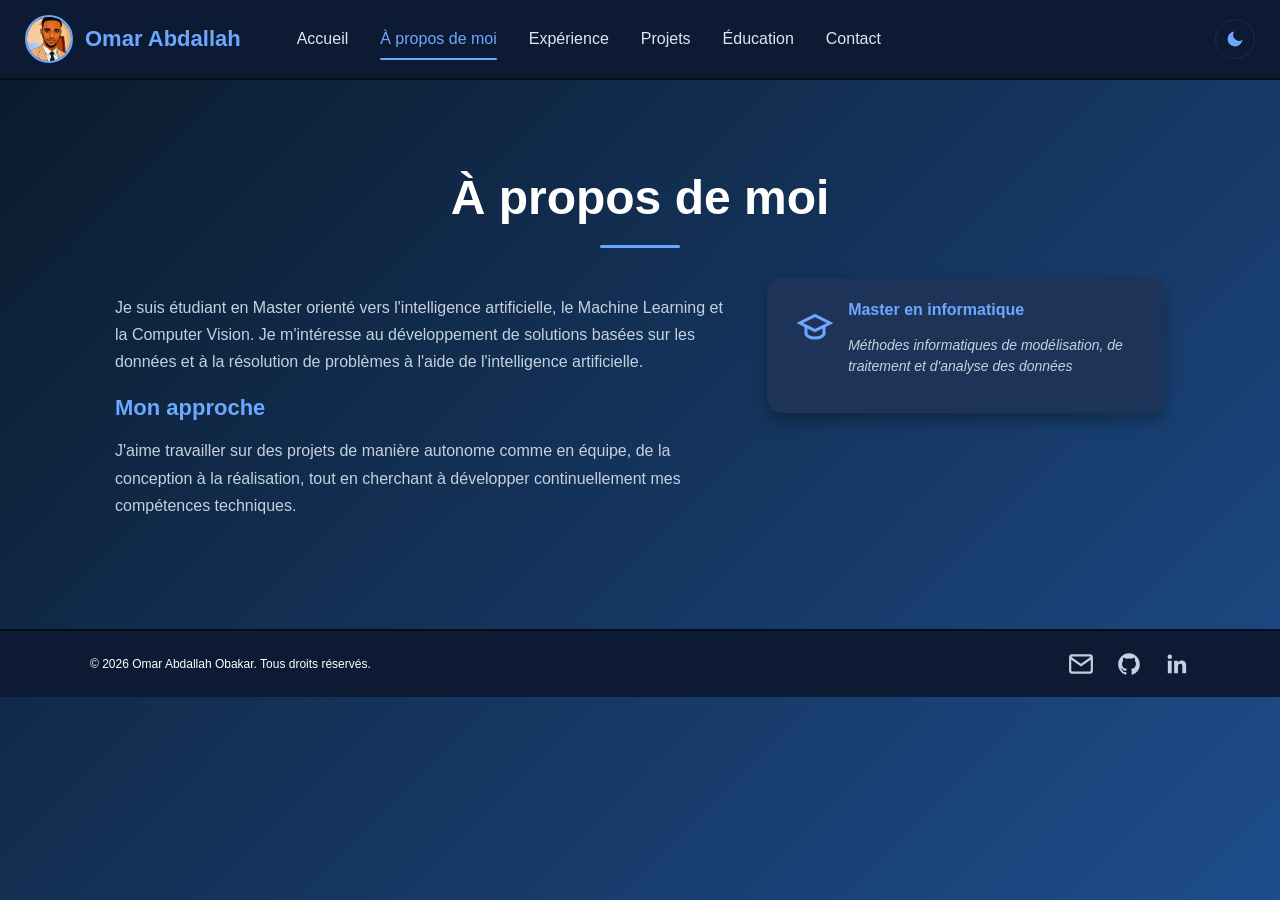
==== commit 5f1a700b: "Update about.html" ====
--- a/about.html
+++ b/about.html
@@ -10,6 +10,7 @@
 </head>
 
 <body>
+  <div class="rain"></div>
   <script>
     if (localStorage.getItem("portfolio-theme") === "light") {
       document.body.classList.add("light-mode");
@@ -131,4 +132,4 @@
   </script>
 </body>
 
-</html>+</html>
--- a/style.css
+++ b/style.css
@@ -13,12 +13,30 @@
   margin: 0;
   padding: 0;
   min-height: 100vh;
-  background: linear-gradient(135deg, #0A1929 0%, #132F4C 50%, #1A3A5C 100%);
-  background-attachment: fixed;
+  background: linear-gradient(135deg, #0A1929 0%, #1E4D8C 25%, #1A3A5C 50%, #1E4D8C 75%, #0A1929 100%);
+  background-size: 400% 400%;
+  animation: gradient-shift 2s ease infinite;
   color: #e0e6ed;
-  transition: background 0.4s ease, color 0.4s ease;
-}
-
+  transition: color 0.4s ease;
+}
+
+@keyframes gradient-shift {
+  0% {
+    background-position: 0% 50%;
+  }
+  50% {
+    background-position: 100% 50%;
+  }
+  100% {
+    background-position: 0% 50%;
+  }
+}
+
+@media (prefers-reduced-motion: reduce) {
+  body {
+    animation: none;
+  }
+}
 main {
   width: 100%;
 }
@@ -1098,7 +1116,8 @@
 }
 /* ==== Thème clair (dégradés gris clair / beige, accent noir) ==== */
 body.light-mode {
-  background: linear-gradient(180deg, #f7f7f5 0%, #eeeeec 50%, #e2e2de 100%);
+  background: linear-gradient(180deg, #f7f7f5 0%, #e8dcc4 25%, #f0e6d2 50%, #e8dcc4 75%, #f7f7f5 100%);
+  background-size: 400% 400%;
   color: #111111;
 }
 
@@ -1450,4 +1469,62 @@
     transform: translateX(-50%);
     width: 30px;
   }
-}+}
+/* ---- Gouttes de pluie réalistes sur vitre ---- */
+.rain {
+  position: fixed;
+  inset: 0;
+  pointer-events: none;
+  overflow: hidden;
+  z-index: 0;
+}
+
+.raindrop {
+  position: absolute;
+  top: -10%;
+  border-radius: 50%;
+  background: radial-gradient(circle at 30% 25%,
+    rgba(255, 255, 255, 0.9),
+    rgba(190, 215, 255, 0.5) 35%,
+    rgba(120, 150, 200, 0.2) 65%,
+    transparent 100%);
+  box-shadow: inset 0 1px 2px rgba(255, 255, 255, 0.4);
+  animation: raindrop-fall linear infinite;
+}
+
+.raindrop::before {
+  content: '';
+  position: absolute;
+  top: -60px;
+  left: 50%;
+  width: 2px;
+  height: 60px;
+  transform: translateX(-50%);
+  background: linear-gradient(to bottom, transparent, rgba(190, 215, 255, 0.35));
+  border-radius: 2px;
+}
+
+body.light-mode .raindrop {
+  background: radial-gradient(circle at 30% 25%,
+    rgba(255, 255, 255, 0.95),
+    rgba(140, 160, 190, 0.5) 35%,
+    rgba(90, 110, 140, 0.2) 65%,
+    transparent 100%);
+}
+
+body.light-mode .raindrop::before {
+  background: linear-gradient(to bottom, transparent, rgba(90, 110, 140, 0.3));
+}
+
+@keyframes raindrop-fall {
+  to {
+    transform: translateY(120vh);
+  }
+}
+
+@media (prefers-reduced-motion: reduce) {
+  .raindrop {
+    animation: none;
+    display: none;
+  }
+}
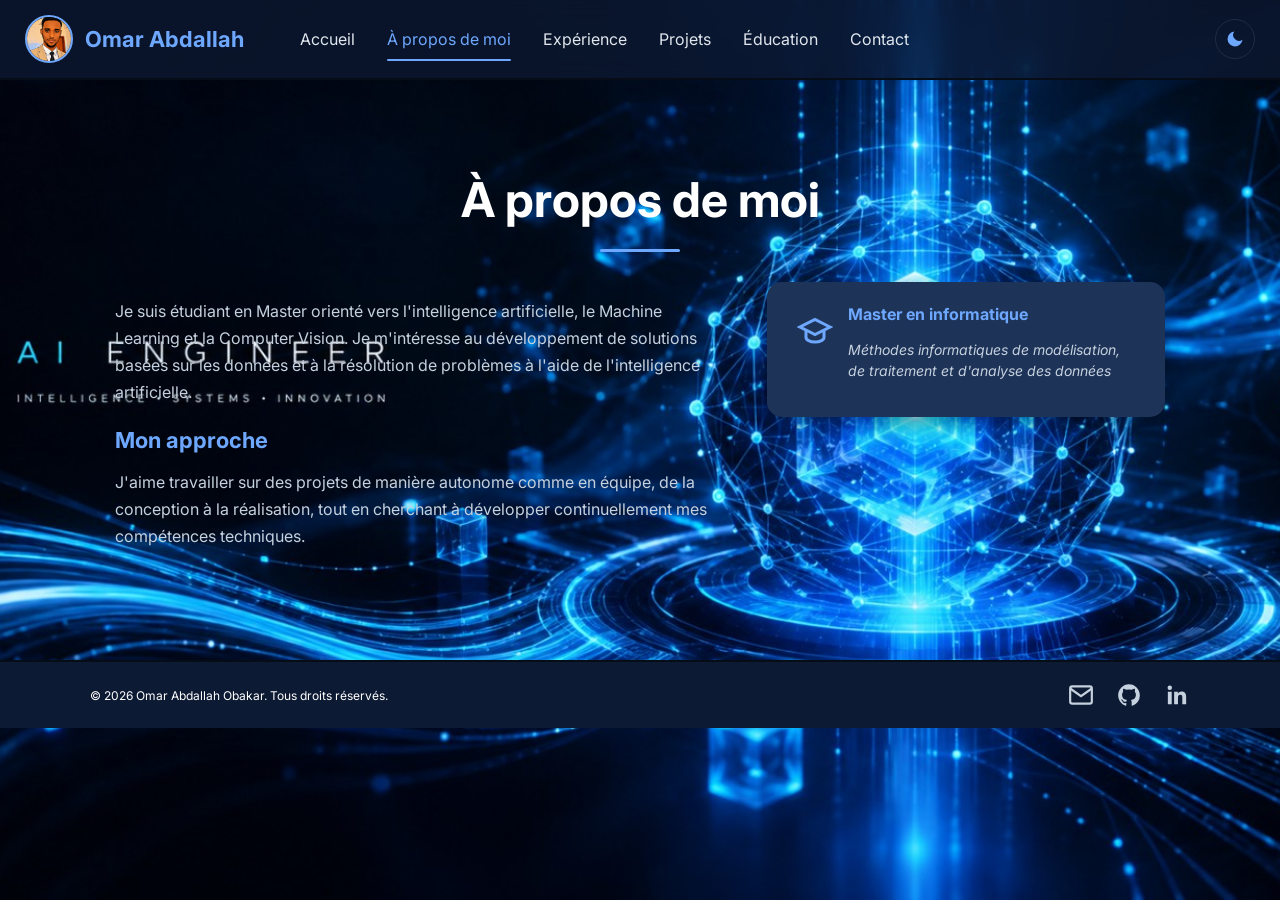
==== commit ee15dc6f: "Add files via upload" ====
--- a/about.html
+++ b/about.html
@@ -5,6 +5,9 @@
   <meta charset="UTF-8">
   <title>À propos de moi - Omar Abdallah Obakar</title>
   <meta name="viewport" content="width=device-width, initial-scale=1.0">
+  <link rel="preconnect" href="https://fonts.googleapis.com">
+  <link rel="preconnect" href="https://fonts.gstatic.com" crossorigin>
+  <link href="https://fonts.googleapis.com/css2?family=Inter:wght@300;400;500;600;700&display=swap" rel="stylesheet">
   <link rel="stylesheet" href="style.css">
   <link href="https://cdnjs.cloudflare.com/ajax/libs/font-awesome/6.0.0/css/all.min.css" rel="stylesheet">
 </head>
@@ -130,6 +133,28 @@
       });
     });
   </script>
+  <script>
+    (function () {
+      const rainContainer = document.querySelector('.rain');
+      if (!rainContainer) return;
+      const dropCount = 35;
+      for (let i = 0; i < dropCount; i++) {
+        const drop = document.createElement('div');
+        drop.className = 'raindrop';
+        const size = 6 + Math.random() * 10;
+        const left = Math.random() * 100;
+        const duration = 4 + Math.random() * 4;
+        const delay = Math.random() * 6;
+        drop.style.left = left + '%';
+        drop.style.width = size + 'px';
+        drop.style.height = size + 'px';
+        drop.style.animationDuration = duration + 's';
+        drop.style.animationDelay = delay + 's';
+        rainContainer.appendChild(drop);
+      }
+    })();
+  </script>
+</body>
 </body>
 
-</html>
+</html>
--- a/style.css
+++ b/style.css
@@ -1,3 +1,17 @@
+:root {
+  --color-accent: #6ea8fe;
+  --color-accent-dark: #4a86e8;
+  --color-black: #000000;
+  --color-white: #ffffff;
+  --color-text-secondary: #c5d1de;
+  --color-beige-light: #e8dcc4;
+  --color-beige-dark: #b9976a;
+  --color-beige: #e8dcc4;
+  --color-navy: #1e3358;
+  --color-navy-alt: #1c2e42;
+  --color-gray: #4a4a4a;
+  --color-gray-dark: #2a2a2a;
+}
 /* ---- Base ---- */
 * {
   box-sizing: border-box;
@@ -9,7 +23,7 @@
 
 
 body {
-  font-family: Arial, sans-serif;
+  font-family: 'Inter', Arial, sans-serif;
   margin: 0;
   padding: 0;
   min-height: 100vh;
@@ -37,6 +51,7 @@
     animation: none;
   }
 }
+
 main {
   width: 100%;
 }
@@ -47,9 +62,13 @@
   align-items: center;
   justify-content: flex-start;
   padding: 15px 25px;
-  background-color: #0d1a33;
+  background-color: rgba(13, 26, 51, 0.75);
+  backdrop-filter: blur(12px);
+  -webkit-backdrop-filter: blur(12px);
   border-bottom: 2px solid #060d16;
-  position: relative;
+  position: sticky;
+  top: 0;
+  z-index: 100;
 }
 
 .profile {
@@ -63,13 +82,13 @@
   width: 48px;
   height: 48px;
   border-radius: 50%;
-  border: 2px solid #6ea8fe;
+  border: 2px solid var(--color-accent);
   object-fit: cover;
 }
 
 .site-name {
-  color: #6ea8fe;
-  font-size: 22px;
+  color: var(--color-accent);
+  font-size: clamp(18px, 4vw, 22px);
   font-weight: bold;
 }
 
@@ -87,7 +106,7 @@
 .menu-toggle span {
   width: 26px;
   height: 3px;
-  background-color: #ffffff;
+  background-color: var(--color-white);
   border-radius: 2px;
   transition: 0.3s;
 }
@@ -126,14 +145,14 @@
   right: 16px;
   bottom: 2px;
   height: 2px;
-  background-color: #6ea8fe;
+  background-color: var(--color-accent);
   transform: scaleX(0);
   transform-origin: left;
   transition: transform 0.25s ease;
 }
 
 nav a:hover {
-  background-color: #1c2e42;
+  background-color: var(--color-navy-alt);
 }
 
 nav a:hover::before {
@@ -141,7 +160,7 @@
 }
 
 nav a:hover {
-  background-color: #1c2e42;
+  background-color: var(--color-navy-alt);
 }
 
 #overview {
@@ -241,29 +260,29 @@
 }
 
 #contact h1 {
-  font-size: 48px;
-  color: #ffffff;
+  font-size: clamp(34px, 6.5vw, 48px);
+  color: var(--color-white);
   margin-bottom: 20px;
 }
 
 .divider {
   width: 80px;
   height: 3px;
-  background-color: #6ea8fe;
+  background-color: var(--color-accent);
   border: none;
   margin: 0 auto 30px;
   border-radius: 2px;
 }
 
 #contact h2 {
-  color: #6ea8fe;
+  color: var(--color-accent);
   font-size: 28px;
   margin-bottom: 15px;
 }
 
 #contact p {
   font-size: 18px;
-  color: #c5d1de;
+  color: var(--color-text-secondary);
   max-width: 600px;
   margin: 0 auto 40px;
   line-height: 1.6;
@@ -282,7 +301,7 @@
   display: flex;
   align-items: center;
   gap: 18px;
-  background-color: #1e3358;
+  background-color: var(--color-navy);
   border-radius: 15px;
   padding: 22px;
   text-align: left;
@@ -296,18 +315,19 @@
   width: 40px;
   height: 40px;
   flex-shrink: 0;
-  color: #6ea8fe;
+  color: var(--color-accent);
 }
 
 .contact-card .icon svg {
-  width: 22px;
-  height: 22px;
+  width: 26px;
+  height: 26px;
 }
 
 .contact-card a {
-  color: #c5d1de;
+  color: var(--color-text-secondary);
   text-decoration: none;
   font-size: 16px;
+  font-weight: 600;
 }
 
 .contact-card a:hover {
@@ -324,12 +344,6 @@
 
 /* ---- Responsive mobile ---- */
 @media (max-width: 480px) {
-  .site-name {
-    font-size: 18px;
-  }
-  #contact h1 {
-    font-size: 34px;
-  }
   #contact h2 {
     font-size: 22px;
   }
@@ -365,7 +379,7 @@
 }
 
 .footer-content p {
-  color: #ffffff;
+  color: var(--color-white);
   font-size: 12px;
   margin: 0;
 }
@@ -376,14 +390,14 @@
 }
 
 .footer-icons a {
-  color: #c5d1de;
+  color: var(--color-text-secondary);
   width: 26px;
   height: 26px;
   transition: color 0.2s;
 }
 
 .footer-icons a:hover {
-  color: #6ea8fe;
+  color: var(--color-accent);
 }
 
 .footer-icons svg {
@@ -408,6 +422,38 @@
   box-sizing: border-box;
   position: relative;
   overflow: hidden;
+}
+
+body::before {
+  content: '';
+  position: fixed;
+  inset: 0;
+  z-index: -1;
+  background-size: cover;
+  background-position: center top;
+  transform: translateZ(0);
+  will-change: transform;
+  backface-visibility: hidden;
+}
+
+@media (max-width: 768px) {
+  body::before {
+    background-image: url('images/Accueil.mobile.bleu.jpg');
+  }
+
+  body.light-mode::before {
+    background-image: url('images/Accueil.mobile.beige.jpg');
+  }
+}
+
+@media (min-width: 769px) {
+  body::before {
+    background-image: url('images/Accueil.pc.bleu.jpg');
+  }
+
+  body.light-mode::before {
+    background-image: url('images/Accueil.pc.beige.jpg');
+  }
 }
 
 #hero::before {
@@ -436,32 +482,27 @@
 
 .hero-text {
   flex: 1;
+  min-width: 0;
   display: flex;
   flex-direction: column;
 }
 
 .hero-text h1 {
-  font-size: 42px;
-  color: #ffffff;
+  font-size: clamp(30px, 6vw, 42px);
+  color: var(--color-white);
   margin-bottom: 10px;
-}
-
-@media (max-width: 480px) {
-  .hero-text h1 {
-    font-size: 30px;
-  }
 }
 
 .hero-text h2 {
   font-size: 20px;
-  color: #6ea8fe;
+  color: var(--color-accent);
   font-weight: normal;
   margin-bottom: 20px;
 }
 
 .hero-text p {
   font-size: 16px;
-  color: #c5d1de;
+  color: var(--color-text-secondary);
   line-height: 1.6;
   margin-bottom: 30px;
 }
@@ -472,7 +513,7 @@
   flex-direction: column;
   align-items: center;
   justify-content: space-between;
-  background-color: #ffffff;
+  background-color: var(--color-white);
   border: 1px solid rgba(110, 168, 254, 0.25);
   border-radius: 20px;
   padding: 25px 35px;
@@ -495,7 +536,7 @@
   height: 220px;
   object-fit: cover;
   border-radius: 50%;
-  border: 3px solid #6ea8fe;
+  border: 3px solid var(--color-accent);
   margin-bottom: 25px;
   box-shadow: 0 15px 35px rgba(0, 0, 0, 0.4);
   position: relative;
@@ -516,12 +557,12 @@
 .stat-number {
   font-size: 32px;
   font-weight: bold;
-  color: #6ea8fe;
+  color: var(--color-accent);
 }
 
 .stat-label {
   font-size: 14px;
-  color: #c5d1de;
+  color: var(--color-text-secondary);
 }
 
 /* ---- Boutons ---- */
@@ -542,7 +583,7 @@
 }
 
 .btn-primary {
-  background-color: #6ea8fe;
+  background-color: var(--color-accent);
   color: #0d1b2a;
 }
 
@@ -554,12 +595,12 @@
 
 .btn-secondary {
   background-color: transparent;
-  color: #6ea8fe;
-  border: 2px solid #6ea8fe;
+  color: var(--color-accent);
+  border: 2px solid var(--color-accent);
 }
 
 .btn-secondary:hover {
-  background-color: #1c2e42;
+  background-color: var(--color-navy-alt);
   transform: translateY(-2px);
   box-shadow: 0 8px 20px rgba(110, 168, 254, 0.25);
 }
@@ -569,7 +610,7 @@
 }
 
 #skills h3 {
-  color: #6ea8fe;
+  color: var(--color-accent);
   font-size: 22px;
   margin-bottom: 20px;
 }
@@ -590,8 +631,8 @@
   align-items: center;
   justify-content: center;
   gap: 6px;
-  background: linear-gradient(135deg, #6ea8fe, #4a86e8);
-  color: #ffffff;
+  background: linear-gradient(135deg, var(--color-accent), var(--color-accent-dark));
+  color: var(--color-white);
   padding: 6px 8px;
   border-radius: 20px;
   font-size: 12px;
@@ -605,7 +646,7 @@
 /* ---- Séparateur ---- */
 main hr {
   border: none;
-  border-top: 1px solid #1c2e42;
+  border-top: 1px solid var(--color-navy-alt);
   max-width: 1100px;
   margin: 0 auto;
 }
@@ -614,7 +655,7 @@
 
 .section-title {
   text-align: center;
-  color: #ffffff;
+  color: var(--color-white);
   font-size: 32px;
   margin-bottom: 10px;
 }
@@ -624,7 +665,7 @@
   display: block;
   width: 80px;
   height: 3px;
-  background-color: #6ea8fe;
+  background-color: var(--color-accent);
   margin: 15px auto 40px;
   border-radius: 2px;
   box-shadow: 0 0 12px rgba(110, 168, 254, 0.6);
@@ -633,6 +674,8 @@
 
 
 .overview-card {
+  position: relative;
+  overflow: hidden;
   background-color: rgba(26, 58, 92, 0.6);
   border-radius: 15px;
   padding: 30px;
@@ -645,11 +688,32 @@
   transition: transform 0.25s ease, box-shadow 0.25s ease;
 }
 
+.overview-card::before {
+  content: '';
+  position: absolute;
+  top: 0;
+  left: 0;
+  right: 0;
+  height: 4px;
+  background: linear-gradient(135deg, var(--color-accent), var(--color-accent-dark));
+  transform: scaleX(0);
+  transition: transform 0.3s ease;
+}
+
+body.light-mode .overview-card::before {
+  background: var(--color-white);
+}
+
+.overview-card:hover::before {
+  transform: scaleX(1);
+}
+
 .overview-card:hover {
   transform: translateY(-4px);
   box-shadow: 0 18px 32px rgba(0, 0, 0, 0.45), 0 6px 12px rgba(0, 0, 0, 0.3);
 }
 
+
 .overview-icon {
   width: 60px;
   height: 60px;
@@ -657,7 +721,7 @@
   align-items: center;
   justify-content: center;
   margin-bottom: 20px;
-  color: #6ea8fe;
+  color: var(--color-accent);
 }
 
 .overview-icon svg {
@@ -666,13 +730,13 @@
 }
 
 .overview-card h3 {
-  color: #ffffff;
+  color: var(--color-white);
   font-size: 20px;
   margin-bottom: 12px;
 }
 
 .overview-card p {
-  color: #c5d1de;
+  color: var(--color-text-secondary);
   font-size: 15px;
   line-height: 1.6;
   margin-bottom: 15px;
@@ -680,12 +744,12 @@
 
 .overview-card a {
   display: inline-block;
-  color: #6ea8fe;
+  color: var(--color-accent);
   text-decoration: none;
   font-weight: bold;
   font-size: 15px;
   background-color: transparent;
-  border: 1.5px solid #6ea8fe;
+  border: 1.5px solid var(--color-accent);
   padding: 10px 24px;
   border-radius: 30px;
   margin-top: 5px;
@@ -694,6 +758,10 @@
 
 .overview-card a:hover {
   background-color: rgba(110, 168, 254, 0.15);
+}
+
+.overview-card a:focus {
+  outline: none;
 }
 /* ---- Anneau pulsant autour de la photo ---- */
 /* ---- Anneau pulsant + halo lumineux tournant autour de la photo ---- */
@@ -704,7 +772,7 @@
   width: 220px;
   height: 220px;
   border-radius: 50%;
-  border: 2px solid #6ea8fe;
+  border: 2px solid var(--color-accent);
   animation: pulse-ring 2.5s infinite;
   z-index: 1;
 }
@@ -716,7 +784,7 @@
   width: 240px;
   height: 240px;
   border-radius: 50%;
-  background: conic-gradient(from 0deg, #6ea8fe, #a78bfa, #6ea8fe00, #6ea8fe);
+  background: conic-gradient(from 0deg, var(--color-accent), #a78bfa, var(--color-accent)00, var(--color-accent));
   animation: rotate-ring 6s linear infinite;
   z-index: 0;
   filter: blur(2px);
@@ -764,20 +832,14 @@
 }
 
 #education h1 {
-  font-size: 48px;
-  color: #ffffff;
+  font-size: clamp(32px, 6vw, 48px);
+  color: var(--color-white);
   text-align: center;
   margin-bottom: 20px;
 }
 
-@media (max-width: 480px) {
-  #education h1 {
-    font-size: 32px;
-  }
-}
-
 .education-placeholder {
-  background-color: #1e3358;
+  background-color: var(--color-navy);
   border-radius: 15px;
   padding: 40px;
   text-align: center;
@@ -786,33 +848,119 @@
 }
 
 .education-placeholder p {
-  color: #c5d1de;
+  color: var(--color-text-secondary);
   font-size: 16px;
   margin: 0;
 }
 
+.education-timeline {
+  display: flex;
+  flex-direction: column;
+  gap: 28px;
+  margin-top: 20px;
+}
+
+.timeline-item {
+  display: flex;
+  gap: 20px;
+  align-items: stretch;
+}
+
+.timeline-marker {
+  position: relative;
+  width: 22px;
+  flex-shrink: 0;
+  display: flex;
+  align-items: center;
+  justify-content: center;
+}
+
+.timeline-marker::before {
+  content: '';
+  position: absolute;
+  left: 50%;
+  transform: translateX(-50%);
+  top: -14px;
+  bottom: -14px;
+  width: 3px;
+  border-radius: 2px;
+  background: linear-gradient(180deg, var(--color-accent), var(--color-accent-dark));
+}
+
+.timeline-item:first-child .timeline-marker::before {
+  top: 50%;
+}
+
+.timeline-item:last-child .timeline-marker::before {
+  bottom: 50%;
+}
+
+.timeline-dot {
+  position: relative;
+  width: 18px;
+  height: 18px;
+  border-radius: 50%;
+  background: linear-gradient(135deg, var(--color-accent), var(--color-accent-dark));
+  box-shadow: 0 0 0 4px var(--color-navy), 0 0 18px 3px rgba(110, 168, 254, 0.55);
+  z-index: 1;
+}
+
+.timeline-dot::after {
+  content: '';
+  position: absolute;
+  inset: -6px;
+  border-radius: 50%;
+  border: 2px solid var(--color-accent);
+  opacity: 0;
+  animation: timeline-pulse 2.5s ease-out infinite;
+}
+
+@keyframes timeline-pulse {
+  0% { transform: scale(0.6); opacity: 0.6; }
+  100% { transform: scale(1.6); opacity: 0; }
+}
+
 .education-card {
-  background-color: #1e3358;
+  position: relative;
+  flex: 1;
+  background-color: var(--color-navy);
   border-radius: 15px;
   padding: 18px 22px;
-  margin-top: 16px;
   box-shadow: 0 8px 16px rgba(0, 0, 0, 0.3);
+  transition: transform 0.25s ease, box-shadow 0.25s ease;
+}
+
+.education-card:hover {
+  transform: translateX(4px);
+  box-shadow: 0 12px 24px rgba(0, 0, 0, 0.4);
+}
+
+.education-card::before {
+  content: '';
+  position: absolute;
+  left: -8px;
+  top: 22px;
+  width: 14px;
+  height: 14px;
+  background: var(--color-navy);
+  transform: rotate(45deg);
+  border-radius: 3px;
 }
 
 .education-card h3 {
-  color: #ffffff;
+  color: var(--color-white);
   font-size: 20px;
   margin-bottom: 8px;
 }
 
 .education-card .education-place {
-  color: #6ea8fe;
+  color: var(--color-accent);
   font-size: 15px;
   margin-bottom: 5px;
 }
 
 .education-card .education-date {
-  color: #c5d1de;
+  color: var(--color-text-secondary);
   font-size: 14px;
   font-style: italic;
   margin: 0;
@@ -836,7 +984,7 @@
 .certification-card {
   position: relative;
   overflow: hidden;
-  background-color: #1e3358;
+  background-color: var(--color-navy);
   border-radius: 15px;
   padding: 22px;
   box-shadow: 0 8px 16px rgba(0, 0, 0, 0.3);
@@ -850,12 +998,12 @@
   left: 0;
   right: 0;
   height: 4px;
-  background: linear-gradient(135deg, #6ea8fe, #4a86e8);
+  background: linear-gradient(135deg, var(--color-accent), var(--color-accent-dark));
   transform: scaleX(0);
   transition: transform 0.3s ease;
 }
 body.light-mode .certification-card::before {
-  background: linear-gradient(135deg, #000000, #4a4a4a);
+  background: linear-gradient(135deg, var(--color-beige-dark), var(--color-gray));
 }
 
 .certification-card:hover::before {
@@ -879,11 +1027,11 @@
   height: 44px;
   flex-shrink: 0;
   border-radius: 10px;
-  background: linear-gradient(135deg, #6ea8fe, #4a86e8);
+  background: linear-gradient(135deg, var(--color-accent), var(--color-accent-dark));
   display: flex;
   align-items: center;
   justify-content: center;
-  color: #ffffff;
+  color: var(--color-white);
 }
 
 .certification-icon {
@@ -891,27 +1039,27 @@
 }
 
 .certification-info h3 {
-  color: #ffffff;
+  color: var(--color-white);
   font-size: 17px;
   margin: 0 0 4px;
 }
 
 .certification-issuer {
-  color: #6ea8fe;
+  color: var(--color-accent);
   font-weight: 600;
   font-size: 14px;
   margin: 0;
 }
 
 .certification-date {
-  color: #c5d1de;
+  color: var(--color-text-secondary);
   font-size: 13px;
   font-style: italic;
   margin: 0 0 4px;
 }
 
 .certification-id {
-  color: #c5d1de;
+  color: var(--color-text-secondary);
   font-size: 12px;
   margin: 0 0 12px;
   word-break: break-all;
@@ -921,7 +1069,7 @@
   display: inline-flex;
   align-items: center;
   gap: 6px;
-  color: #6ea8fe;
+  color: var(--color-accent);
   text-decoration: none;
   font-weight: 600;
   font-size: 13px;
@@ -944,16 +1092,10 @@
 }
 
 #about h1 {
-  font-size: 48px;
-  color: #ffffff;
+  font-size: clamp(32px, 6vw, 48px);
+  color: var(--color-white);
   text-align: center;
   margin-bottom: 20px;
-}
-
-@media (max-width: 480px) {
-  #about h1 {
-    font-size: 32px;
-  }
 }
 
 .about-layout {
@@ -968,14 +1110,14 @@
 }
 
 .about-content p {
-  color: #c5d1de;
+  color: var(--color-text-secondary);
   font-size: 16px;
   line-height: 1.7;
   margin-bottom: 20px;
 }
 
 .about-content h2 {
-  color: #6ea8fe;
+  color: var(--color-accent);
   font-size: 22px;
   margin-bottom: 12px;
 }
@@ -990,7 +1132,7 @@
 .about-sidebar-card {
   display: flex;
   gap: 15px;
-  background-color: #1e3358;
+  background-color: var(--color-navy);
   border-radius: 15px;
   padding: 30px;
   min-height: auto;
@@ -1000,7 +1142,7 @@
 .about-sidebar-icon {
   width: 36px;
   height: 36px;
-  color: #6ea8fe;
+  color: var(--color-accent);
   flex-shrink: 0;
 }
 
@@ -1010,7 +1152,7 @@
 }
 
 .about-sidebar-card h3 {
-  color: #6ea8fe;
+  color: var(--color-accent);
   font-size: 16px;
   font-weight: bold;
   margin: -8px 0 6px;
@@ -1018,7 +1160,7 @@
 }
 
 .about-sidebar-card p {
-  color: #c5d1de;
+  color: var(--color-text-secondary);
   font-size: 14px;
   line-height: 1.5;
   margin-bottom: 6px;
@@ -1046,16 +1188,10 @@
 }
 
 #project h1 {
-  font-size: 48px;
-  color: #ffffff;
+  font-size: clamp(32px, 6vw, 48px);
+  color: var(--color-white);
   text-align: center;
   margin-bottom: 20px;
-}
-
-@media (max-width: 480px) {
-  #project h1 {
-    font-size: 32px;
-  }
 }
 /* ---- Expérience ---- */
 #experience {
@@ -1065,8 +1201,8 @@
 }
 
 #experience h1 {
-  font-size: 48px;
-  color: #ffffff;
+  font-size: clamp(32px, 6vw, 48px);
+  color: var(--color-white);
   text-align: center;
   margin-bottom: 20px;
 }
@@ -1086,7 +1222,7 @@
 
 .theme-toggle {
   background: none;
-  border: 1px solid #1c2e42;
+  border: 1px solid var(--color-navy-alt);
   border-radius: 50%;
   width: 40px;
   height: 40px;
@@ -1094,7 +1230,7 @@
   align-items: center;
   justify-content: center;
   cursor: pointer;
-  color: #6ea8fe;
+  color: var(--color-accent);
   flex-shrink: 0;
 }
 
@@ -1116,26 +1252,38 @@
 }
 /* ==== Thème clair (dégradés gris clair / beige, accent noir) ==== */
 body.light-mode {
-  background: linear-gradient(180deg, #f7f7f5 0%, #e8dcc4 25%, #f0e6d2 50%, #e8dcc4 75%, #f7f7f5 100%);
+  background: linear-gradient(180deg, #f7f7f5 0%, var(--color-beige) 25%, #f0e6d2 50%, var(--color-beige) 75%, #f7f7f5 100%);
   background-size: 400% 400%;
   color: #111111;
 }
 
-body.light-mode .site-header,
+body.light-mode .site-header {
+  background: rgba(0, 0, 0, 0.75);
+  backdrop-filter: blur(12px);
+  -webkit-backdrop-filter: blur(12px);
+  border-color: var(--color-black);
+}
+
 body.light-mode .site-footer {
-  background: linear-gradient(135deg, #f8f1e0 0%, #efe2c8 100%);
-  border-color: #ddcda6;
-}
-
-body.light-mode .site-name {
-  background: linear-gradient(135deg, #000000, #3a3a3a);
-  -webkit-background-clip: text;
-  background-clip: text;
-  color: transparent;
+  background: var(--color-black);
+  border-color: var(--color-black);
+}
+
+body.light-mode .site-header nav a,
+body.light-mode .site-footer .footer-content p {
+  color: var(--color-beige);
+}
+
+body.light-mode .site-header .site-name {
+  background: none;
+  -webkit-background-clip: unset;
+  background-clip: unset;
+  color: var(--color-beige);
 }
 
 body.light-mode nav a {
-  color: #111111;
+  color: var(--color-black);
+  font-weight: 600;
 }
 
 body.light-mode nav a:hover {
@@ -1147,79 +1295,82 @@
 }
 
 body.light-mode .menu-toggle span {
-  background-color: #111111;
+  background-color: var(--color-beige);
 }
 
 body.light-mode .theme-toggle {
-  border-color: #111111;
-  color: #111111;
+  border-color: var(--color-beige);
+  color: var(--color-beige);
 }
 
 body.light-mode .hero-text h1 {
-  color: #000000;
+  color: var(--color-white);
 }
 
 body.light-mode .hero-text h2 {
-  background: linear-gradient(135deg, #000000, #4a4a4a);
-  -webkit-background-clip: text;
-  background-clip: text;
-  color: transparent;
+  color: var(--color-beige);
+  background: none;
+  -webkit-background-clip: unset;
+  background-clip: unset;
 }
 
 body.light-mode .hero-text p {
-  color: #2a2a2a;
+  color: var(--color-text-secondary);
 }
 
 body.light-mode .stat-number {
-  color: #000000;
+  color: var(--color-beige);
 }
 
 body.light-mode .stat-label {
-  color: #3a3a3a;
+  color: var(--color-beige);
 }
 
 body.light-mode .hero-image {
-  background: linear-gradient(135deg, #ffffff 0%, #f2ede0 100%);
+  background: linear-gradient(135deg, var(--color-white) 0%, #f2ede0 100%);
   border-color: #ddcda6;
 }
 
 body.light-mode .hero-image img {
-  border-color: #000000;
+  border-color: var(--color-black);
 }
 
 body.light-mode .hero-image::before {
-  border-color: #000000;
+  border-color: var(--color-black);
 }
 
 body.light-mode .skill-tag {
   background: linear-gradient(135deg, #1a1a1a, #3a3a3a);
-  color: #ffffff;
+  color: var(--color-white);
 }
 
 body.light-mode .dot {
-  background-color: #ffffff;
+  background-color: var(--color-white);
 }
 
 body.light-mode #skills h3 {
-  color: #000000;
+  color: var(--color-black);
 }
 
 body.light-mode .btn-primary {
-  background: linear-gradient(135deg, #1a1a1a, #3a3a3a);
-  color: #ffffff;
+  background: transparent;
+  color: var(--color-beige);
+  border: 2px solid var(--color-beige);
 }
 
 body.light-mode .btn-primary:hover {
-  background: linear-gradient(135deg, #000000, #2a2a2a);
+  background: rgba(232, 220, 196, 0.15);
 }
 
 body.light-mode .btn-secondary {
-  color: #000000;
-  border-color: #000000;
+  background: var(--color-beige);
+  color: var(--color-black);
+  border-color: var(--color-beige);
 }
 
 body.light-mode .btn-secondary:hover {
   background: linear-gradient(135deg, #efe2c8, #e3d3ab);
+  border-color: #efe2c8;
 }
 
 body.light-mode main hr {
@@ -1227,41 +1378,74 @@
 }
 
 body.light-mode .section-title {
-  color: #000000;
+  color: var(--color-white);
 }
 
 body.light-mode .section-title::after {
-  background: linear-gradient(90deg, #000000, #4a4a4a);
-}
-
-body.light-mode .overview-card,
+  background: var(--color-white);
+}
+
 body.light-mode .contact-card,
 body.light-mode .education-card,
 body.light-mode .about-sidebar-card {
   background: linear-gradient(135deg, #ece0c6 0%, #dfd0a8 100%);
 }
 
+body.light-mode .overview-card {
+  background: rgba(0, 0, 0, 0.35);
+  backdrop-filter: blur(6px);
+  -webkit-backdrop-filter: blur(6px);
+  border: 1px solid rgba(255, 255, 255, 0.15);
+  box-shadow: 0 14px 30px rgba(0, 0, 0, 0.5), 0 4px 10px rgba(0, 0, 0, 0.35);
+}
+
+body.light-mode .timeline-marker::before {
+  background: linear-gradient(180deg, var(--color-beige-light), var(--color-beige-dark));
+}
+
+body.light-mode .timeline-dot {
+  background: linear-gradient(135deg, var(--color-black), #4a4a4a);
+  box-shadow: 0 0 0 4px #ece0c6, 0 0 18px 3px rgba(0, 0, 0, 0.35);
+}
+
+body.light-mode .timeline-dot::after {
+  border-color: var(--color-black);
+}
+
+body.light-mode .education-card::before {
+  background: #ece0c6;
+}
+
 body.light-mode .overview-icon {
-  background: linear-gradient(135deg, #e3d5b0, #d6c294);
-  color: #000000;
+  background: transparent;
+  color: var(--color-white);
 }
 body.light-mode .contact-card .icon {
-  color: #000000;
-}
-
-body.light-mode .overview-card h3,
+  color: var(--color-black);
+}
+
 body.light-mode .education-card h3,
 body.light-mode .about-sidebar-icon {
-  color: #000000;
-}
-
-body.light-mode .overview-card p,
+  color: var(--color-black);
+}
+
+body.light-mode .overview-card h3 {
+  color: var(--color-white);
+}
+
 body.light-mode .contact-card a,
-body.light-mode .about-content p,
 body.light-mode .about-sidebar-card p,
 body.light-mode .education-card .education-date,
 body.light-mode .education-placeholder p {
-  color: #2a2a2a;
+  color: var(--color-gray-dark);
+}
+
+body.light-mode .about-content p {
+  color: var(--color-beige-light);
+}
+
+body.light-mode .overview-card p {
+  color: var(--color-white);
 }
 
 body.light-mode .education-placeholder {
@@ -1269,44 +1453,61 @@
 }
 
 body.light-mode .overview-card a {
-  color: #000000;
-  background: linear-gradient(135deg, #e3d5b0, #d6c294);
+  color: var(--color-white);
+  background: transparent;
+  border-color: var(--color-white);
 }
 
 body.light-mode .overview-card a:hover {
-  background: linear-gradient(135deg, #d6c294, #c9b57e);
+  background: rgba(255, 255, 255, 0.15);
+}
+
+body.light-mode .overview-card a:focus {
+  outline: none;
+}
+body.light-mode .overview-card:focus {
+  border-color: var(--color-white);
 }
 
 body.light-mode .footer-content p {
-  color: #000000;
+  color: var(--color-black);
 }
 
 body.light-mode .footer-icons a {
-  color: #2a2a2a;
+  color: var(--color-beige);
 }
 
 body.light-mode .footer-icons a:hover {
-  color: #000000;
-}
-
+  color: var(--color-black);
+}
+
+body.light-mode .education-card .education-place,
+body.light-mode .about-sidebar-card h3 {
+  color: var(--color-black);
+}
+
+body.light-mode #contact h2 {
+  color: var(--color-white);
+}
+
+body.light-mode #about h1,
 body.light-mode #contact h1,
 body.light-mode #education h1,
-body.light-mode #about h1,
 body.light-mode #project h1,
-body.light-mode #experience h1,
-body.light-mode #contact h2,
-body.light-mode .about-content h2,
-body.light-mode .education-card .education-place,
-body.light-mode .about-sidebar-card h3 {
-  color: #000000;
+body.light-mode #experience h1 {
+  color: var(--color-white);
+}
+
+body.light-mode .about-content h2 {
+  color: var(--color-beige-dark);
 }
 
 body.light-mode #contact p {
-  color: #2a2a2a;
+  color: var(--color-beige-light);
 }
 
 body.light-mode .divider {
-  background: linear-gradient(90deg, #000000, #4a4a4a);
+  background: var(--color-beige-light);
 }
 
 body.light-mode .certification-card {
@@ -1315,18 +1516,18 @@
 
 body.light-mode .certification-icon {
   background: linear-gradient(135deg, #e3d5b0, #d6c294);
-  color: #000000;
+  color: var(--color-black);
 }
 
 body.light-mode .certification-info h3 {
-  color: #000000;
+  color: var(--color-black);
 }
 
 body.light-mode .certification-issuer,
 body.light-mode .certification-date,
 body.light-mode .certification-id,
 body.light-mode .verify-link {
-  color: #000000;
+  color: var(--color-black);
 }
 
 /* Mobile : bouton reste visible à côté du hamburger */
@@ -1382,17 +1583,16 @@
 /* ---- Effet machine à écrire pour le nom (Accueil) ---- */
 .typewriter {
   display: inline-block;
-  overflow: hidden;
   white-space: nowrap;
-  border-right: 3px solid #6ea8fe;
-  width: 0;
+  border-right: 3px solid var(--color-accent);
+  clip-path: inset(0 100% 0 0);
   animation: typing 2s steps(20, end) forwards, blink-cursor 0.75s step-end 4, hide-cursor 0.1s forwards 5s;
   animation-delay: 0s, 2s, 0s;
 }
 
 @keyframes typing {
-  from { width: 0; }
-  to { width: 20ch; }
+  from { clip-path: inset(0 100% 0 0); }
+  to { clip-path: inset(0 0% 0 0); }
 }
 
 @keyframes blink-cursor {
@@ -1437,7 +1637,7 @@
 }
 /* ---- Lien actif dans le menu ---- */
 nav a.active {
-  color: #6ea8fe;
+  color: var(--color-accent);
   position: relative;
 }
 
@@ -1448,17 +1648,17 @@
   right: 16px;
   bottom: -4px;
   height: 2px;
-  background-color: #6ea8fe;
+  background-color: var(--color-accent);
   border-radius: 2px;
 }
 
 /* Mode clair : le lien actif suit l'accent noir du reste du site */
 body.light-mode nav a.active {
-  color: #000000;
+  color: var(--color-beige);
 }
 
 body.light-mode nav a.active::after {
-  background-color: #000000;
+  background-color: var(--color-beige);
 }
 
 /* Menu mobile : soulignement centré sous le texte */
@@ -1506,14 +1706,14 @@
 
 body.light-mode .raindrop {
   background: radial-gradient(circle at 30% 25%,
-    rgba(255, 255, 255, 0.95),
-    rgba(140, 160, 190, 0.5) 35%,
-    rgba(90, 110, 140, 0.2) 65%,
+    rgba(232, 220, 196, 0.9),
+    rgba(232, 220, 196, 0.5) 35%,
+    rgba(232, 220, 196, 0.2) 65%,
     transparent 100%);
 }
 
 body.light-mode .raindrop::before {
-  background: linear-gradient(to bottom, transparent, rgba(90, 110, 140, 0.3));
+  background: linear-gradient(to bottom, transparent, rgba(232, 220, 196, 0.35));
 }
 
 @keyframes raindrop-fall {
@@ -1528,3 +1728,206 @@
     display: none;
   }
 }
+/* ---- Cartes de projet dépliables ---- */
+.project-card {
+  background-color: var(--color-navy);
+  border-radius: 15px;
+  padding: 24px;
+  margin-bottom: 24px;
+  box-shadow: 0 8px 16px rgba(0, 0, 0, 0.3);
+}
+
+.project-header {
+  display: flex;
+  align-items: center;
+  justify-content: space-between;
+  gap: 14px;
+  margin-bottom: 14px;
+}
+
+.project-header h3 {
+  color: var(--color-white);
+  font-size: 20px;
+  margin: 0;
+}
+
+.project-date {
+  background: linear-gradient(135deg, var(--color-accent), var(--color-accent-dark));
+  color: var(--color-white);
+  font-size: 12px;
+  font-weight: 600;
+  padding: 4px 12px;
+  border-radius: 20px;
+  white-space: nowrap;
+}
+
+.project-diagram {
+  width: 100%;
+  min-height: 160px;
+  background-color: #14264a;
+  border-radius: 10px;
+  margin-bottom: 16px;
+  display: flex;
+  align-items: center;
+  justify-content: center;
+  color: #7f96b8;
+  font-size: 14px;
+  text-align: center;
+  padding: 20px;
+}
+
+.project-description {
+  color: var(--color-text-secondary);
+  font-size: 15px;
+  line-height: 1.6;
+  margin-bottom: 14px;
+}
+
+.project-github {
+  display: inline-flex;
+  align-items: center;
+  gap: 8px;
+  color: var(--color-accent);
+  text-decoration: none;
+  font-weight: 600;
+  font-size: 14px;
+  margin-bottom: 16px;
+}
+
+.project-github svg {
+  width: 18px;
+  height: 18px;
+}
+
+.project-toggle {
+  display: flex;
+  align-items: center;
+  justify-content: center;
+  gap: 8px;
+  width: 100%;
+  background: linear-gradient(135deg, var(--color-accent), var(--color-accent-dark));
+  color: var(--color-white);
+  border: none;
+  border-radius: 10px;
+  padding: 12px;
+  font-size: 14px;
+  font-weight: 600;
+  cursor: pointer;
+}
+
+.project-toggle svg {
+  width: 16px;
+  height: 16px;
+  transition: transform 0.3s ease;
+}
+
+.project-toggle.open svg {
+  transform: rotate(180deg);
+}
+
+.project-details {
+  max-height: 0;
+  overflow: hidden;
+  opacity: 0;
+  margin-top: 0;
+  padding-top: 0;
+  border-top: 1px solid #2a4270;
+  transition: max-height 0.4s ease, opacity 0.3s ease, margin-top 0.4s ease, padding-top 0.4s ease;
+}
+
+.project-details.open {
+  max-height: 600px;
+  opacity: 1;
+  margin-top: 20px;
+  padding-top: 20px;
+}
+
+.project-details h4 {
+  color: var(--color-accent);
+  font-size: 15px;
+  margin: 0 0 10px;
+}
+
+.project-details ul {
+  color: var(--color-text-secondary);
+  font-size: 14px;
+  line-height: 1.7;
+  margin: 0 0 18px;
+  padding-left: 20px;
+}
+
+.project-details p {
+  color: var(--color-text-secondary);
+  font-size: 14px;
+  line-height: 1.6;
+  margin: 0 0 18px;
+}
+
+.project-tech {
+  display: flex;
+  flex-wrap: wrap;
+  gap: 8px;
+}
+
+.project-tech span {
+  background-color: #14264a;
+  color: var(--color-accent);
+  font-size: 12px;
+  font-weight: 600;
+  padding: 5px 12px;
+  border-radius: 20px;
+}
+
+body.light-mode .project-card {
+  background: linear-gradient(135deg, #ece0c6 0%, #dfd0a8 100%);
+}
+
+body.light-mode .project-header h3,
+body.light-mode .project-details h4 {
+  color: var(--color-black);
+}
+
+body.light-mode .project-diagram {
+  background-color: #f0e6d2;
+  color: #6a5a3a;
+}
+
+body.light-mode .project-description,
+body.light-mode .project-details ul,
+body.light-mode .project-details p {
+  color: var(--color-gray-dark);
+}
+
+body.light-mode .project-github,
+body.light-mode .project-tech span {
+  color: var(--color-black);
+}
+
+body.light-mode .project-tech span {
+  background-color: #e3d5b0;
+}
+/* Mode clair : badge date et bouton "Voir les détails" en noir/beige (au lieu du bleu) */
+body.light-mode .project-date {
+  background: var(--color-black);
+  color: var(--color-beige);
+}
+
+body.light-mode .project-toggle {
+  background: var(--color-black);
+  color: var(--color-beige);
+}
+
+/* Correction mode clair : menu mobile (fond beige clair) doit avoir un texte noir */
+@media (max-width: 768px) {
+  body.light-mode .site-header nav a {
+    color: var(--color-black);
+  }
+
+  body.light-mode .site-header nav a.active {
+    color: var(--color-black);
+  }
+
+  body.light-mode .site-header nav a.active::after {
+    background-color: var(--color-black);
+  }
+}
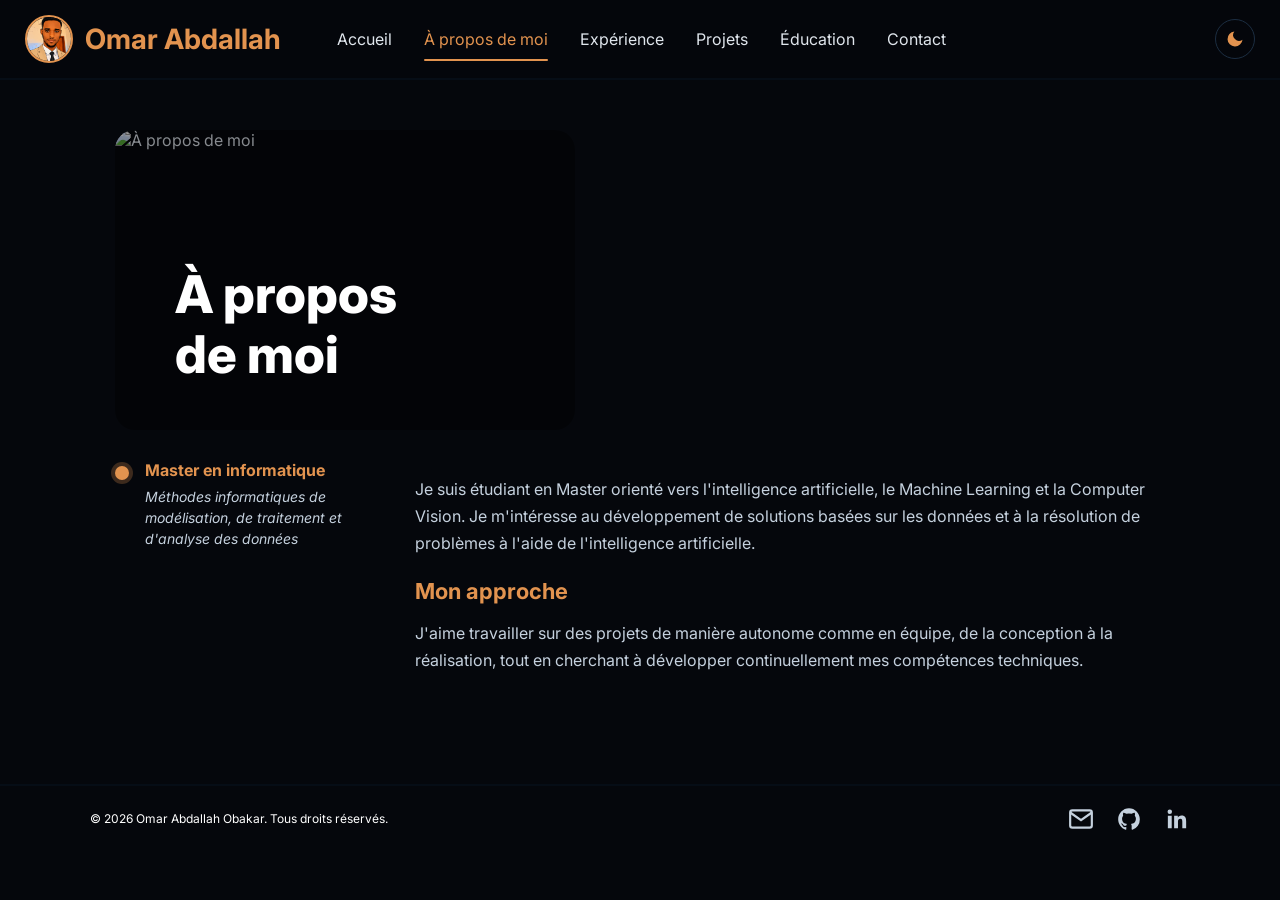
==== commit e18a9038: "Add files via upload" ====
--- a/about.html
+++ b/about.html
@@ -63,7 +63,11 @@
     <!-- Section À propos -->
     <section id="about">
       <h1>À propos de moi</h1>
-      <hr class="divider">
+
+      <div class="about-hero-image">
+        <img src="images/about.image.png" alt="À propos de moi">
+        <h2 class="about-hero-title">À propos<br>de moi</h2>
+      </div>
 
       <div class="about-layout">
         <div class="about-content">
@@ -74,13 +78,8 @@
         </div>
 
         <div class="about-sidebar">
-          <div class="about-sidebar-card">
-            <div class="about-sidebar-icon">
-              <svg viewBox="0 0 24 24" fill="none" stroke="currentColor" stroke-width="2">
-                <path d="M22 10l-10-5-10 5 10 5 10-5z"></path>
-                <path d="M6 12v5c0 1.5 2.5 3 6 3s6-1.5 6-3v-5"></path>
-              </svg>
-            </div>
+          <div class="about-timeline-item">
+            <span class="about-timeline-dot"></span>
             <div>
               <h3>Master en informatique</h3>
               <p class="about-sidebar-place">Méthodes informatiques de modélisation, de traitement et d'analyse des données</p>
--- a/style.css
+++ b/style.css
@@ -1,5 +1,5 @@
 :root {
-  --color-accent: #6ea8fe;
+  --color-accent: #e2934f;
   --color-accent-dark: #4a86e8;
   --color-black: #000000;
   --color-white: #ffffff;
@@ -27,29 +27,9 @@
   margin: 0;
   padding: 0;
   min-height: 100vh;
-  background: linear-gradient(135deg, #0A1929 0%, #1E4D8C 25%, #1A3A5C 50%, #1E4D8C 75%, #0A1929 100%);
-  background-size: 400% 400%;
-  animation: gradient-shift 2s ease infinite;
+  background-color: #05070c;
   color: #e0e6ed;
   transition: color 0.4s ease;
-}
-
-@keyframes gradient-shift {
-  0% {
-    background-position: 0% 50%;
-  }
-  50% {
-    background-position: 100% 50%;
-  }
-  100% {
-    background-position: 0% 50%;
-  }
-}
-
-@media (prefers-reduced-motion: reduce) {
-  body {
-    animation: none;
-  }
 }
 
 main {
@@ -62,7 +42,7 @@
   align-items: center;
   justify-content: flex-start;
   padding: 15px 25px;
-  background-color: rgba(13, 26, 51, 0.75);
+  background-color: rgba(5, 7, 12, 0.45);
   backdrop-filter: blur(12px);
   -webkit-backdrop-filter: blur(12px);
   border-bottom: 2px solid #060d16;
@@ -88,7 +68,7 @@
 
 .site-name {
   color: var(--color-accent);
-  font-size: clamp(18px, 4vw, 22px);
+  font-size: clamp(22px, 5.5vw, 28px);
   font-weight: bold;
 }
 
@@ -164,14 +144,101 @@
 }
 
 #overview {
-  padding-left: 25px;
-  padding-right: 25px;
+  position: relative;
+  z-index: 0;
+  background: #05070c;
+  padding: 160px 25px 60px;
+  text-align: center;
+}
+
+.section-title {
+  position: relative;
+  display: inline-block;
+  font-size: clamp(24px, 4vw, 32px);
+  color: var(--color-accent);
+  margin: 0 auto 50px;
+  padding-bottom: 16px;
+}
+
+.section-title::after {
+  content: '';
+  position: absolute;
+  bottom: 0;
+  left: 50%;
+  transform: translateX(-50%);
+  width: 60px;
+  height: 3px;
+  background: var(--color-accent);
+  border-radius: 2px;
 }
 
 .overview-cards {
   display: grid;
   grid-template-columns: 1fr 1fr;
   gap: 24px;
+  text-align: left;
+}
+
+.overview-card {
+  position: relative;
+  z-index: 2;
+  background: rgba(255, 255, 255, 0.05);
+  backdrop-filter: blur(6px);
+  -webkit-backdrop-filter: blur(6px);
+  border: 1px solid rgba(255, 255, 255, 0.1);
+  border-radius: 16px;
+  padding: 30px;
+  box-shadow: 0 14px 30px rgba(0, 0, 0, 0.35);
+  transition: transform 0.25s ease, box-shadow 0.25s ease;
+  text-align: center;
+}
+
+.overview-card:hover,
+.overview-card:focus {
+  transform: translateY(-4px);
+  box-shadow: 0 18px 36px rgba(0, 0, 0, 0.45);
+  outline: none;
+}
+
+.overview-icon {
+  width: 48px;
+  height: 48px;
+  margin: 0 auto 18px;
+  color: var(--color-accent);
+}
+
+.overview-icon svg {
+  width: 100%;
+  height: 100%;
+}
+
+.overview-card h3 {
+  font-size: 20px;
+  color: var(--color-white);
+  margin-bottom: 10px;
+}
+
+.overview-card p {
+  font-size: 14px;
+  color: var(--color-text-secondary);
+  line-height: 1.5;
+  margin-bottom: 14px;
+}
+
+.overview-card a {
+  display: inline-block;
+  font-size: 14px;
+  color: var(--color-accent);
+  text-decoration: none;
+  border: 1px solid var(--color-accent);
+  border-radius: 20px;
+  padding: 8px 20px;
+  margin-top: 6px;
+  transition: background-color 0.2s ease;
+}
+
+.overview-card a:hover {
+  background-color: rgba(110, 168, 254, 0.15);
 }
 
 /* ---- Version mobile : hamburger + menu déroulant ---- */
@@ -228,8 +295,11 @@
     font-size: 18px;
   }
   #hero {
+    position: static;
     align-items: flex-start;
     padding: 40px 20px;
+    height: auto;
+    min-height: 60vh;
   }
 
   .hero-inner {
@@ -363,7 +433,7 @@
 
 .site-footer {
   padding: 20px 25px;
-  background-color: #0d1a33;
+  background-color: #05070c;
   border-top: 2px solid #060d16;
   margin-top: 40px;
 }
@@ -412,164 +482,58 @@
     text-align: center;
   }
 }
-/* ---- Hero ---- */
+/* ---- Hero (style Premith) ---- */
+.intro-screen {
+  position: relative;
+}
+
 #hero {
-  display: flex;
-  align-items: flex-start;
-  justify-content: center;
-  padding: 30px 30px 0;
-  min-height: 85vh;
+  position: sticky;
+  top: 0;
+  z-index: 2;
+  height: 52svh;
+  display: flex;
+  align-items: flex-end;
+  padding: 3vh 8vw 60px 0;
   box-sizing: border-box;
-  position: relative;
   overflow: hidden;
-}
-
-body::before {
-  content: '';
-  position: fixed;
-  inset: 0;
-  z-index: -1;
+  background-image: linear-gradient(160deg, rgba(5, 7, 12, 0.35) 0%, rgba(5, 7, 12, 1) 100%), url('images/hero-bg.jpg');
   background-size: cover;
-  background-position: center top;
-  transform: translateZ(0);
+  background-position: center 25%;
   will-change: transform;
-  backface-visibility: hidden;
-}
-
-@media (max-width: 768px) {
-  body::before {
-    background-image: url('images/Accueil.mobile.bleu.jpg');
-  }
-
-  body.light-mode::before {
-    background-image: url('images/Accueil.mobile.beige.jpg');
-  }
-}
-
-@media (min-width: 769px) {
-  body::before {
-    background-image: url('images/Accueil.pc.bleu.jpg');
-  }
-
-  body.light-mode::before {
-    background-image: url('images/Accueil.pc.beige.jpg');
-  }
-}
-
-#hero::before {
-  content: '';
-  position: absolute;
-  inset: 0;
-  background-image: radial-gradient(rgba(110, 168, 254, 0.15) 1px, transparent 1px);
-  background-size: 22px 22px;
-  pointer-events: none;
-  z-index: 0;
-}
-
-#hero .hero-inner {
+}
+
+.hero-inner {
   position: relative;
   z-index: 1;
-}
-
-.hero-inner {
-  display: flex;
-  align-items: stretch;
-  justify-content: space-between;
-  gap: 40px;
   width: 100%;
-  margin: 0 auto;
 }
 
 .hero-text {
-  flex: 1;
-  min-width: 0;
-  display: flex;
-  flex-direction: column;
+  max-width: 700px;
 }
 
 .hero-text h1 {
-  font-size: clamp(30px, 6vw, 42px);
-  color: var(--color-white);
-  margin-bottom: 10px;
+  font-family: 'Poppins', 'Inter', Arial, sans-serif;
+  font-size: clamp(30px, 7vw, 64px);
+  font-weight: 800;
+  line-height: 1.26;
+  letter-spacing: -0.02em;
+  color: var(--color-white);
+  margin-bottom: 70px;
 }
 
 .hero-text h2 {
-  font-size: 20px;
-  color: var(--color-accent);
-  font-weight: normal;
-  margin-bottom: 20px;
-}
-
-.hero-text p {
-  font-size: 16px;
-  color: var(--color-text-secondary);
-  line-height: 1.6;
-  margin-bottom: 30px;
-}
-
-.hero-image {
-  flex-shrink: 0;
-  display: flex;
-  flex-direction: column;
-  align-items: center;
-  justify-content: space-between;
-  background-color: var(--color-white);
-  border: 1px solid rgba(110, 168, 254, 0.25);
-  border-radius: 20px;
-  padding: 25px 35px;
-  margin: 0 auto;
-  width: 370px;
-  max-width: 100%;
-  box-sizing: border-box;
-  position: relative;
-  box-shadow: 0 12px 40px rgba(0, 0, 0, 0.5), 0 0 20px rgba(110, 168, 254, 0.3);
-  transition: box-shadow 0.3s ease, transform 0.3s ease;
-}
-
-.hero-image:hover {
-  box-shadow: 0 15px 45px rgba(0, 0, 0, 0.55), 0 0 30px rgba(110, 168, 254, 0.45);
-  transform: translateY(-3px);
-}
-
-.hero-image img {
-  width: 220px;
-  height: 220px;
-  object-fit: cover;
-  border-radius: 50%;
-  border: 3px solid var(--color-accent);
-  margin-bottom: 25px;
-  box-shadow: 0 15px 35px rgba(0, 0, 0, 0.4);
-  position: relative;
-  z-index: 2;
-}
-/* ---- Stats ---- */
-.hero-stats {
-  display: flex;
-  gap: 30px;
-  margin-bottom: 30px;
-}
-
-.stat {
-  display: flex;
-  flex-direction: column;
-}
-
-.stat-number {
-  font-size: 32px;
-  font-weight: bold;
-  color: var(--color-accent);
-}
-
-.stat-label {
-  font-size: 14px;
-  color: var(--color-text-secondary);
-}
-
-/* ---- Boutons ---- */
+  font-size: clamp(20px, 3vw, 28px);
+  color: var(--color-white);
+  font-weight: 400;
+  line-height: 1.5;
+  margin-bottom: 28px;
+}
+
 .hero-buttons {
   display: flex;
   gap: 15px;
-  margin-top: auto;
 }
 
 .btn {
@@ -583,245 +547,159 @@
 }
 
 .btn-primary {
-  background-color: var(--color-accent);
-  color: #0d1b2a;
+  background-color: var(--color-beige);
+  color: var(--color-black);
 }
 
 .btn-primary:hover {
-  background-color: #8fbaff;
+  background-color: #efe2c8;
   transform: translateY(-2px);
-  box-shadow: 0 8px 20px rgba(110, 168, 254, 0.35);
+  box-shadow: 0 8px 20px rgba(232, 220, 196, 0.35);
 }
 
 .btn-secondary {
   background-color: transparent;
+  color: var(--color-beige);
+  border: 2px solid var(--color-beige);
+}
+
+.btn-secondary:hover {
+  background-color: rgba(232, 220, 196, 0.15);
+  transform: translateY(-2px);
+  box-shadow: 0 8px 20px rgba(232, 220, 196, 0.2);
+}
+
+/* ---- Aperçu / bio (photo + texte) ---- */
+#about-preview {
+  position: relative;
+  z-index: 0;
+  background: #05070c;
+  padding: 16px 8vw 40px 3vw;
+  display: flex;
+  align-items: flex-start;
+}
+
+.about-preview-inner {
+  position: relative;
+  z-index: 2;
+  display: flex;
+  align-items: flex-start;
+  gap: 20px;
+  max-width: 1100px;
+  margin: 0 auto;
+  width: 100%;
+}
+
+.about-preview-photo {
+  flex-shrink: 0;
+  width: 54vw;
+  max-width: 310px;
+  height: 64vw;
+  max-height: 360px;
+  margin-top: 30px;
+}
+
+.about-preview-photo img {
+  width: 100%;
+  height: 100%;
+  object-fit: cover;
+  border-radius: 62% 38% 55% 45% / 55% 45% 55% 45%;
+  border: none;
+  box-shadow: none;
+  animation: blob-morph 10s ease-in-out infinite;
+}
+
+@keyframes blob-morph {
+  0%, 100% { border-radius: 62% 38% 55% 45% / 55% 45% 55% 45%; }
+  50% { border-radius: 45% 55% 40% 60% / 50% 60% 40% 50%; }
+}
+
+.about-preview-content {
+  flex: 1;
+  min-width: 280px;
+  text-align: center;
+}
+
+.about-preview-content p {
+  font-size: 19px;
+  color: var(--color-text-secondary);
+  line-height: 1.55;
+  margin-top: 18px;
+  margin-bottom: 55px;
+}
+@media (max-width: 768px) {
+  .about-preview-inner {
+    flex-direction: column;
+    align-items: center;
+    text-align: center;
+    gap: 10px;
+  }
+
+  .about-preview-photo {
+    width: 60vw;
+    height: 70vw;
+    max-width: 260px;
+    max-height: 300px;
+    margin-top: 0;
+  }
+
+  .about-preview-content {
+    min-width: 0;
+    width: 100%;
+  }
+
+  .hero-stats {
+    justify-content: center;
+  }
+}
+
+.hero-stats {
+  display: flex;
+  justify-content: center;
+  gap: 30px;
+  margin-top: 46px;
+  margin-bottom: 30px;
+}
+
+.stat {
+  display: flex;
+  flex-direction: column;
+}
+
+.stat-number {
+  font-size: 40px;
+  font-weight: bold;
   color: var(--color-accent);
-  border: 2px solid var(--color-accent);
-}
-
-.btn-secondary:hover {
-  background-color: var(--color-navy-alt);
-  transform: translateY(-2px);
-  box-shadow: 0 8px 20px rgba(110, 168, 254, 0.25);
-}
-/* ---- Domaines d'intérêt ---- */
-#skills {
-  text-align: center;
+}
+
+.stat-label {
+  font-size: 18px;
+  color: var(--color-text-secondary);
 }
 
 #skills h3 {
   color: var(--color-accent);
-  font-size: 22px;
+  font-size: 28px;
   margin-bottom: 20px;
 }
 
 .skills-list {
-  display: grid;
-  grid-template-columns: 1fr 1fr;
+  display: flex;
+  flex-wrap: wrap;
+  justify-content: center;
   gap: 10px;
-  width: 100%;
-}
-
-.skill-tag {
-  justify-content: center;
 }
 
 .skill-tag {
   display: inline-flex;
   align-items: center;
-  justify-content: center;
   gap: 6px;
-  background: linear-gradient(135deg, var(--color-accent), var(--color-accent-dark));
-  color: var(--color-white);
-  padding: 6px 8px;
+  background: linear-gradient(135deg, #1a1a1a, #3a3a3a);
+  color: var(--color-white);
+  padding: 8px 16px;
   border-radius: 20px;
-  font-size: 12px;
+  font-size: 13px;
   white-space: nowrap;
-  min-height: 44px;
-}
-
-.dot {
-  display: none;
-}
-/* ---- Séparateur ---- */
-main hr {
-  border: none;
-  border-top: 1px solid var(--color-navy-alt);
-  max-width: 1100px;
-  margin: 0 auto;
-}
-
-
-
-.section-title {
-  text-align: center;
-  color: var(--color-white);
-  font-size: 32px;
-  margin-bottom: 10px;
-}
-
-.section-title::after {
-  content: '';
-  display: block;
-  width: 80px;
-  height: 3px;
-  background-color: var(--color-accent);
-  margin: 15px auto 40px;
-  border-radius: 2px;
-  box-shadow: 0 0 12px rgba(110, 168, 254, 0.6);
-}
-
-
-
-.overview-card {
-  position: relative;
-  overflow: hidden;
-  background-color: rgba(26, 58, 92, 0.6);
-  border-radius: 15px;
-  padding: 30px;
-  margin-bottom: 20px;
-  text-align: center;
-  display: flex;
-  flex-direction: column;
-  align-items: center;
-  box-shadow: 0 12px 24px rgba(0, 0, 0, 0.35), 0 4px 8px rgba(0, 0, 0, 0.25);
-  transition: transform 0.25s ease, box-shadow 0.25s ease;
-}
-
-.overview-card::before {
-  content: '';
-  position: absolute;
-  top: 0;
-  left: 0;
-  right: 0;
-  height: 4px;
-  background: linear-gradient(135deg, var(--color-accent), var(--color-accent-dark));
-  transform: scaleX(0);
-  transition: transform 0.3s ease;
-}
-
-body.light-mode .overview-card::before {
-  background: var(--color-white);
-}
-
-.overview-card:hover::before {
-  transform: scaleX(1);
-}
-
-.overview-card:hover {
-  transform: translateY(-4px);
-  box-shadow: 0 18px 32px rgba(0, 0, 0, 0.45), 0 6px 12px rgba(0, 0, 0, 0.3);
-}
-
-
-.overview-icon {
-  width: 60px;
-  height: 60px;
-  display: flex;
-  align-items: center;
-  justify-content: center;
-  margin-bottom: 20px;
-  color: var(--color-accent);
-}
-
-.overview-icon svg {
-  width: 42px;
-  height: 42px;
-}
-
-.overview-card h3 {
-  color: var(--color-white);
-  font-size: 20px;
-  margin-bottom: 12px;
-}
-
-.overview-card p {
-  color: var(--color-text-secondary);
-  font-size: 15px;
-  line-height: 1.6;
-  margin-bottom: 15px;
-}
-
-.overview-card a {
-  display: inline-block;
-  color: var(--color-accent);
-  text-decoration: none;
-  font-weight: bold;
-  font-size: 15px;
-  background-color: transparent;
-  border: 1.5px solid var(--color-accent);
-  padding: 10px 24px;
-  border-radius: 30px;
-  margin-top: 5px;
-  transition: background-color 0.2s;
-}
-
-.overview-card a:hover {
-  background-color: rgba(110, 168, 254, 0.15);
-}
-
-.overview-card a:focus {
-  outline: none;
-}
-/* ---- Anneau pulsant autour de la photo ---- */
-/* ---- Anneau pulsant + halo lumineux tournant autour de la photo ---- */
-.hero-image::before {
-  content: '';
-  position: absolute;
-  top: 25px;
-  width: 220px;
-  height: 220px;
-  border-radius: 50%;
-  border: 2px solid var(--color-accent);
-  animation: pulse-ring 2.5s infinite;
-  z-index: 1;
-}
-
-.hero-image::after {
-  content: '';
-  position: absolute;
-  top: 15px;
-  width: 240px;
-  height: 240px;
-  border-radius: 50%;
-  background: conic-gradient(from 0deg, var(--color-accent), #a78bfa, var(--color-accent)00, var(--color-accent));
-  animation: rotate-ring 6s linear infinite;
-  z-index: 0;
-  filter: blur(2px);
-  opacity: 0.5;
-}
-
-.hero-image img {
-  animation: float-photo 4s ease-in-out infinite;
-}
-
-@keyframes pulse-ring {
-  0% {
-    transform: scale(1);
-    opacity: 0.6;
-  }
-  100% {
-    transform: scale(1.25);
-    opacity: 0;
-  }
-}
-
-@keyframes rotate-ring {
-  0% {
-    transform: rotate(0deg);
-  }
-  100% {
-    transform: rotate(360deg);
-  }
-}
-
-@keyframes float-photo {
-  0%, 100% {
-    transform: translateY(0);
-  }
-  50% {
-    transform: translateY(-10px);
-  }
 }
 /* ---- Éducation ---- */
 #education,
@@ -829,8 +707,16 @@
   max-width: 900px;
   margin: 0 auto;
   padding: 50px 25px;
-}
-
+  text-align: center;
+}
+#education {
+  position: relative;
+  z-index: 0;
+  background-color: #05070c;
+}
+#certifications {
+  padding-top: 280px;
+}
 #education h1 {
   font-size: clamp(32px, 6vw, 48px);
   color: var(--color-white);
@@ -856,8 +742,8 @@
 .education-timeline {
   display: flex;
   flex-direction: column;
-  gap: 28px;
-  margin-top: 20px;
+  gap: 20px;
+  margin-top: 120px;
 }
 
 .timeline-item {
@@ -884,7 +770,7 @@
   bottom: -14px;
   width: 3px;
   border-radius: 2px;
-  background: linear-gradient(180deg, var(--color-accent), var(--color-accent-dark));
+  background: var(--color-accent);
 }
 
 .timeline-item:first-child .timeline-marker::before {
@@ -900,8 +786,8 @@
   width: 18px;
   height: 18px;
   border-radius: 50%;
-  background: linear-gradient(135deg, var(--color-accent), var(--color-accent-dark));
-  box-shadow: 0 0 0 4px var(--color-navy), 0 0 18px 3px rgba(110, 168, 254, 0.55);
+  background: linear-gradient(135deg, var(--color-accent), var(--color-gray));
+  box-shadow: 0 0 0 4px var(--color-navy), 0 0 18px 3px rgba(226, 147, 79, 0.55);
   z-index: 1;
 }
 
@@ -923,18 +809,27 @@
 .education-card {
   position: relative;
   flex: 1;
-  background-color: var(--color-navy);
+  background-color: rgba(110, 110, 110, 0.28);
+  backdrop-filter: blur(6px);
+  -webkit-backdrop-filter: blur(6px);
+  border: 1px solid rgba(255, 255, 255, 0.22);
   border-radius: 15px;
-  padding: 18px 22px;
-  box-shadow: 0 8px 16px rgba(0, 0, 0, 0.3);
+  padding: 12px 16px;
+  box-shadow: 0 10px 26px rgba(0, 0, 0, 0.55);
   transition: transform 0.25s ease, box-shadow 0.25s ease;
 }
-
+.education-card {
+  text-align: left;
+}
 .education-card:hover {
   transform: translateX(4px);
   box-shadow: 0 12px 24px rgba(0, 0, 0, 0.4);
 }
-
+.education-card:active,
+.education-card.is-touched {
+  transform: translateX(4px) scale(0.98);
+  box-shadow: 0 8px 18px rgba(0, 0, 0, 0.5);
+}
 .education-card::before {
   content: '';
   position: absolute;
@@ -942,15 +837,15 @@
   top: 22px;
   width: 14px;
   height: 14px;
-  background: var(--color-navy);
+  background: rgba(74, 74, 74, 0.6);
   transform: rotate(45deg);
   border-radius: 3px;
 }
 
 .education-card h3 {
   color: var(--color-white);
-  font-size: 20px;
-  margin-bottom: 8px;
+  font-size: 17px;
+  margin-bottom: 6px;
 }
 
 .education-card .education-place {
@@ -974,7 +869,34 @@
   gap: 20px;
   margin-top: 30px;
 }
-
+#certifications .section-title {
+  display: block;
+  text-align: left;
+  margin: 0 0 50px;
+  font-size: clamp(30px, 5vw, 40px);
+}
+
+#certifications .section-title::after {
+  left: 0;
+  transform: none;
+}
+#educational-projects {
+  max-width: 900px;
+  margin: 0 auto;
+  padding: 150px 25px 50px;
+}
+
+#educational-projects .section-title {
+  display: block;
+  text-align: left;
+  margin: 0 0 50px;
+  font-size: clamp(30px, 5vw, 40px);
+}
+
+#educational-projects .section-title::after {
+  left: 0;
+  transform: none;
+}
 @media (max-width: 600px) {
   .certifications-grid {
     grid-template-columns: 1fr;
@@ -984,13 +906,18 @@
 .certification-card {
   position: relative;
   overflow: hidden;
-  background-color: var(--color-navy);
+  background-color: rgba(110, 110, 110, 0.28);
+  backdrop-filter: blur(6px);
+  -webkit-backdrop-filter: blur(6px);
+  border: 1px solid rgba(255, 255, 255, 0.22);
   border-radius: 15px;
   padding: 22px;
   box-shadow: 0 8px 16px rgba(0, 0, 0, 0.3);
   transition: transform 0.25s ease, box-shadow 0.25s ease;
 }
-
+.certification-card {
+  text-align: left;
+}
 .certification-card::before {
   content: '';
   position: absolute;
@@ -1027,11 +954,11 @@
   height: 44px;
   flex-shrink: 0;
   border-radius: 10px;
-  background: linear-gradient(135deg, var(--color-accent), var(--color-accent-dark));
+  background: linear-gradient(135deg, var(--color-accent), var(--color-gray));
   display: flex;
   align-items: center;
   justify-content: center;
-  color: var(--color-white);
+  color: var(--color-black);
 }
 
 .certification-icon {
@@ -1123,7 +1050,7 @@
 }
 
 .about-sidebar {
-  flex: 1.3;
+  flex: 0 1 260px;
   display: flex;
   flex-direction: column;
   gap: 20px;
@@ -1173,6 +1100,105 @@
 .about-sidebar-focus {
   margin-bottom: 0 !important;
 }
+.about-timeline-item {
+  display: flex;
+  gap: 16px;
+  align-items: flex-start;
+}
+
+.about-timeline-dot {
+  width: 14px;
+  height: 14px;
+  border-radius: 50%;
+  background: var(--color-accent);
+  margin-top: 6px;
+  flex-shrink: 0;
+  box-shadow: 0 0 0 4px rgba(226, 147, 79, 0.25);
+}
+
+.about-timeline-item h3 {
+  color: var(--color-accent);
+  font-size: 16px;
+  margin: 0 0 6px;
+}
+
+.about-timeline-item p {
+  color: var(--color-text-secondary);
+  font-size: 14px;
+  line-height: 1.5;
+  margin: 0;
+}
+/* Image + titre superposé (PC et mobile) */
+#about > h1 {
+  display: none;
+}
+
+.about-hero-image {
+  display: block;
+  position: relative;
+  width: 100%;
+  max-width: 460px;
+  height: 260px;
+  border-radius: 20px;
+  overflow: hidden;
+  margin-bottom: 10px;
+}
+
+.about-hero-image img {
+  width: 100%;
+  height: 100%;
+  object-fit: cover;
+  display: block;
+}
+
+.about-hero-image::after {
+  content: '';
+  position: absolute;
+  inset: 0;
+  background: rgba(0, 0, 0, 0.4);
+}
+
+.about-hero-title {
+  position: absolute;
+  left: 24px;
+  bottom: 24px;
+  right: 24px;
+  z-index: 2;
+  color: var(--color-white);
+  font-size: clamp(38px, 10vw, 52px);
+  font-weight: 800;
+  line-height: 1.15;
+  margin: 0;
+  text-align: left;
+}
+@media (max-width: 768px) {
+  .about-content {
+    text-align: center;
+  }
+
+  .about-timeline-item {
+    justify-content: center;
+    text-align: center;
+  }
+}
+@media (min-width: 769px) {
+  .about-hero-image {
+    height: 300px;
+  }
+
+  .about-hero-title {
+    left: 60px;
+    bottom: 45px;
+  }
+
+  .about-sidebar {
+    order: 1;
+  }
+
+  .about-content {
+    order: 2;
+  }
+}
 
 /* Mobile : empiler texte et carte */
 @media (max-width: 768px) {
@@ -1184,7 +1210,7 @@
 #project {
   max-width: 900px;
   margin: 0 auto;
-  padding: 50px 25px;
+  padding: 15px 25px 50px;
 }
 
 #project h1 {
@@ -1206,6 +1232,7 @@
   text-align: center;
   margin-bottom: 20px;
 }
+
 /* ---- Bouton thème clair/sombre ---- */
 .nav-wrapper {
   display: flex;
@@ -1676,7 +1703,7 @@
   inset: 0;
   pointer-events: none;
   overflow: hidden;
-  z-index: 0;
+  z-index: 1;
 }
 
 .raindrop {
@@ -1684,11 +1711,11 @@
   top: -10%;
   border-radius: 50%;
   background: radial-gradient(circle at 30% 25%,
-    rgba(255, 255, 255, 0.9),
-    rgba(190, 215, 255, 0.5) 35%,
-    rgba(120, 150, 200, 0.2) 65%,
+    rgba(255, 235, 210, 0.9),
+    rgba(226, 147, 79, 0.5) 35%,
+    rgba(150, 85, 40, 0.2) 65%,
     transparent 100%);
-  box-shadow: inset 0 1px 2px rgba(255, 255, 255, 0.4);
+  box-shadow: inset 0 1px 2px rgba(255, 235, 210, 0.4);
   animation: raindrop-fall linear infinite;
 }
 
@@ -1700,7 +1727,7 @@
   width: 2px;
   height: 60px;
   transform: translateX(-50%);
-  background: linear-gradient(to bottom, transparent, rgba(190, 215, 255, 0.35));
+  background: linear-gradient(to bottom, transparent, rgba(226, 147, 79, 0.35));
   border-radius: 2px;
 }
 
@@ -1730,7 +1757,10 @@
 }
 /* ---- Cartes de projet dépliables ---- */
 .project-card {
-  background-color: var(--color-navy);
+  background-color: rgba(74, 74, 74, 0.35);
+  backdrop-filter: blur(10px);
+  -webkit-backdrop-filter: blur(10px);
+  border: 1px solid rgba(255, 255, 255, 0.1);
   border-radius: 15px;
   padding: 24px;
   margin-bottom: 24px;
@@ -1752,7 +1782,7 @@
 }
 
 .project-date {
-  background: linear-gradient(135deg, var(--color-accent), var(--color-accent-dark));
+  background: linear-gradient(135deg, var(--color-accent), var(--color-black));
   color: var(--color-white);
   font-size: 12px;
   font-weight: 600;
@@ -1805,7 +1835,7 @@
   justify-content: center;
   gap: 8px;
   width: 100%;
-  background: linear-gradient(135deg, var(--color-accent), var(--color-accent-dark));
+  background: linear-gradient(135deg, var(--color-accent), var(--color-black));
   color: var(--color-white);
   border: none;
   border-radius: 10px;
@@ -1931,3 +1961,532 @@
     background-color: var(--color-black);
   }
 }
+/* ---- Expérience : liste interactive ---- */
+.experience-layout {
+  display: grid;
+  grid-template-columns: 0.8fr 2px 1.7fr;
+  gap: 40px;
+  align-items: start;
+  min-height: 420px;
+  margin-top: 30px;
+}
+
+.experience-list-container {
+  display: flex;
+  flex-direction: column;
+  align-items: center;
+  height: 420px;
+  min-height: 420px;
+  justify-content: space-between;
+  padding: 10px 0;
+}
+@media (max-width: 768px) {
+  .experience-list-container {
+    height: auto;
+    min-height: 0;
+    gap: 20px;
+  }
+}
+.nav-arrow {
+  background: transparent;
+  border: none;
+  color: var(--color-text-secondary);
+  cursor: pointer;
+  padding: 6px;
+  transition: color 0.25s ease, transform 0.25s ease;
+  flex-shrink: 0;
+}
+
+.nav-arrow:hover:not(:disabled) {
+  color: var(--color-white);
+  transform: scale(1.15);
+}
+
+.nav-arrow:disabled {
+  opacity: 0.25;
+  cursor: not-allowed;
+}
+
+.nav-arrow svg {
+  width: 24px;
+  height: 24px;
+  stroke-width: 2.5;
+}
+
+.experience-list {
+  flex: 1;
+  display: flex;
+  flex-direction: column;
+  justify-content: space-between;
+  width: 100%;
+  align-items: center;
+  overflow: hidden;
+  margin: 20px 0;
+}
+
+.experience-item {
+  cursor: pointer;
+  transition: filter 0.4s ease, opacity 0.4s ease;
+  text-align: center;
+  padding: 8px 0;
+}
+
+.experience-item.active {
+  filter: blur(0);
+  opacity: 1;
+}
+
+.experience-item.blurred {
+  filter: blur(3px);
+  opacity: 0.4;
+}
+
+.experience-item h3 {
+  font-size: 1.05rem;
+  font-weight: 700;
+  margin: 0 0 6px;
+  color: var(--color-white);
+}
+
+.experience-date {
+  font-size: 0.85rem;
+  color: var(--color-text-secondary);
+  margin: 0;
+  font-style: italic;
+}
+
+.experience-divider {
+  width: 2px;
+  background: var(--color-navy);
+  height: 100%;
+  min-height: 380px;
+}
+
+.experience-description {
+  padding-left: 10px;
+  transition: opacity 0.4s ease;
+}
+
+.experience-description h2 {
+  font-size: 1.4rem;
+  margin: 0 0 14px;
+  color: var(--color-accent);
+}
+
+.experience-description.fade-out h2,
+.experience-description.fade-out .desc-content {
+  opacity: 0;
+}
+
+.desc-content {
+  list-style: disc;
+  padding-left: 20px;
+  margin: 0;
+  display: grid;
+  gap: 12px;
+}
+
+.desc-content li {
+  color: var(--color-text-secondary);
+  line-height: 1.7;
+  font-size: 1rem;
+}
+
+/* Thème clair */
+body.light-mode .experience-item h3 {
+  color: var(--color-black);
+}
+
+body.light-mode .experience-date,
+body.light-mode .desc-content li {
+  color: var(--color-gray-dark);
+}
+
+body.light-mode .experience-description h2 {
+  color: var(--color-beige-dark);
+}
+
+body.light-mode .experience-divider {
+  background: var(--color-beige-dark);
+}
+
+body.light-mode .nav-arrow {
+  color: var(--color-gray-dark);
+}
+
+body.light-mode .nav-arrow:hover:not(:disabled) {
+  color: var(--color-black);
+}
+
+/* Mobile */
+@media (max-width: 768px) {
+  .experience-layout {
+    grid-template-columns: 1fr;
+    gap: 25px;
+  }
+
+  .experience-divider {
+    display: none;
+  }
+
+  .experience-description {
+    padding-left: 0;
+    padding-top: 15px;
+    border-top: 1px solid var(--color-navy);
+  }
+
+  body.light-mode .experience-description {
+    border-top-color: var(--color-beige-dark);
+  }
+}
+#particle-sphere {
+  position: fixed;
+  top: 8%;
+  right: -8%;
+  width: 60vw;
+  height: 60vw;
+  max-width: 650px;
+  max-height: 650px;
+  z-index: -1;
+  pointer-events: none;
+  opacity: 0.85;
+}
+
+@media (max-width: 768px) {
+  #particle-sphere {
+    width: 90vw;
+    height: 90vw;
+    top: 5%;
+    right: -25%;
+  }
+}
+/* ---- Page d'accueil (splash) ---- */
+body.home-splash {
+  overflow: hidden;
+  height: 100vh;
+  height: 100dvh;
+  animation: none;
+  background: #000;
+}
+
+#home-hero {
+  position: relative;
+  width: 100%;
+  height: 100vh;
+  height: 100dvh;
+  background: #000;
+  display: flex;
+  flex-direction: column;
+  justify-content: flex-end;
+  align-items: flex-start;
+  padding: 0 8vw 38vh;
+  overflow: hidden;
+}
+
+.home-hero-image {
+  position: absolute;
+  top: 0;
+  left: 0;
+  width: min(85vw, 900px);
+  height: min(70vh, 780px);
+  background-image: url("images/accueil2.png");
+  background-size: cover;
+  background-position: center;
+  -webkit-mask-image: radial-gradient(circle at 25% 25%, #000 45%, transparent 75%);
+  mask-image: radial-gradient(circle at 25% 25%, #000 45%, transparent 75%);
+  z-index: 0;
+}
+
+.home-hero-overlay {
+  position: absolute;
+  inset: 0;
+  background: linear-gradient(180deg, rgba(0,0,0,0.35) 0%, rgba(0,0,0,0.7) 100%);
+}
+
+.home-hero-content {
+  position: relative;
+  z-index: 1;
+}
+
+.home-hero-content h1,
+.home-hero-content h2 {
+  text-align: left;
+  font-family: 'Orbitron', sans-serif;
+}
+
+.home-hero-content h1 {
+  font-size: clamp(1.6rem, 4.5vw, 2.75rem);
+  color: var(--color-white);
+  margin: 0;
+}
+
+.home-hero-content h2 {
+  margin-top: 1rem;
+  font-size: clamp(0.8rem, 1.8vw, 1.05rem);
+  color: var(--color-text-secondary);
+  font-weight: 400;
+  min-height: 1.4em;
+}
+
+/* Curseur clignotant pendant la frappe JS du sous-titre */
+.typing-cursor::after {
+  content: '|';
+  margin-left: 2px;
+  animation: blink-cursor 0.75s step-end infinite;
+}
+
+/* ---- Indicateur de scroll avancé (souris animée + texte en dégradé) ---- */
+.scroll-indicator {
+  position: absolute;
+  bottom: 2.5rem;
+  left: 50%;
+  transform: translateX(-50%);
+  display: flex;
+  flex-direction: column;
+  align-items: center;
+  gap: 0.6rem;
+  background: none;
+  border: none;
+  color: var(--color-white);
+  cursor: pointer;
+  z-index: 1;
+}
+
+.scroll-orbit {
+  position: relative;
+  display: flex;
+  align-items: center;
+  justify-content: center;
+}
+
+.scroll-orbit::before {
+  content: '';
+  position: absolute;
+  inset: -10px;
+  border-radius: 50%;
+  background: radial-gradient(circle, rgba(0, 220, 200, 0.35), transparent 70%);
+  animation: pulse-glow 2s ease-in-out infinite;
+}
+
+.scroll-mouse {
+  width: 22px;
+  height: 36px;
+  position: relative;
+  z-index: 1;
+}
+
+.scroll-dot {
+  animation: scroll-dot-move 1.6s ease-in-out infinite;
+}
+
+.scroll-swipe {
+  display: none;
+  width: 22px;
+  height: 36px;
+  position: relative;
+  z-index: 1;
+}
+
+.swipe-dot {
+  animation: swipe-up 1.4s ease-in-out infinite;
+}
+
+@keyframes swipe-up {
+  0%   { transform: translateY(0); opacity: 0; }
+  15%  { opacity: 1; }
+  75%  { opacity: 0.15; }
+  100% { transform: translateY(-20px); opacity: 0; }
+}
+
+/* Sur mobile/tactile : afficher l'icône "glisser" au lieu de la souris */
+@media (pointer: coarse) {
+  .scroll-mouse { display: none; }
+  .scroll-swipe { display: block; }
+}
+
+.scroll-text {
+  background: linear-gradient(90deg, #4fd8ff, #a06bff, #4fd8ff);
+  background-size: 200% auto;
+  -webkit-background-clip: text;
+  background-clip: text;
+  color: transparent;
+  animation: text-shimmer 3s linear infinite;
+  font-size: 0.7rem;
+  letter-spacing: 0.08em;
+  text-transform: uppercase;
+}
+
+@keyframes scroll-dot-move {
+  0% { transform: translateY(0); opacity: 1; }
+  60% { transform: translateY(10px); opacity: 0; }
+  61% { transform: translateY(0); opacity: 0; }
+  100% { transform: translateY(0); opacity: 1; }
+}
+
+@keyframes pulse-glow {
+  0%, 100% { transform: scale(0.9); opacity: 0.6; }
+  50% { transform: scale(1.15); opacity: 1; }
+}
+
+@keyframes text-shimmer {
+  to { background-position: 200% center; }
+}
+
+body.home-splash.leaving #home-hero {
+  transition: opacity 0.5s ease;
+  opacity: 0;
+}
+@media (max-width: 768px) {
+  .hero-stats {
+    gap: 18px;
+    margin-bottom: 8px;
+  }
+
+  .stat-number {
+    font-size: 22px;
+  }
+
+  .stat-label {
+    font-size: 11px;
+  }
+
+  #skills h3 {
+    font-size: 14px;
+    margin-bottom: 6px;
+  }
+
+  .skill-tag {
+    font-size: 11px;
+    padding: 4px 10px;
+  }
+}
+#experience > h1 {
+  display: none;
+}
+
+.experience-hero-image {
+  display: block;
+  position: relative;
+  width: 100%;
+  max-width: 460px;
+  height: 260px;
+  border-radius: 20px;
+  overflow: hidden;
+  margin: 0 auto 10px;
+}
+
+.experience-hero-image img {
+  width: 100%;
+  height: 100%;
+  object-fit: cover;
+  display: block;
+}
+
+.experience-hero-image::after {
+  content: '';
+  position: absolute;
+  inset: 0;
+  background: rgba(0, 0, 0, 0.4);
+}
+
+.experience-hero-title {
+  position: absolute;
+  left: 24px;
+  bottom: 24px;
+  right: 24px;
+  z-index: 2;
+  color: var(--color-white);
+  font-size: clamp(44px, 11vw, 60px);
+  font-weight: 800;
+  line-height: 1.15;
+  margin: 0;
+}
+.project-hero-image {
+  position: relative;
+  max-width: 520px;
+  margin: 0 auto 30px;
+}
+.education-hero-image {
+  position: sticky;
+  top: 0;
+  z-index: 2;
+  height: 30svh;
+  overflow: hidden;
+  background-image: url('images/education.image.png');
+  background-size: cover;
+  background-position: center 30%;
+  will-change: transform;
+}
+
+.education-hero-image::before {
+  content: '';
+  position: absolute;
+  inset: 0;
+  background: linear-gradient(160deg, rgba(4, 9, 18, 0.15) 0%, rgba(4, 9, 18, 0.75) 100%);
+  z-index: 1;
+}
+
+.education-hero-title {
+  position: absolute;
+  left: 24px;
+  bottom: 24px;
+  z-index: 2;
+  color: var(--color-white);
+  font-size: clamp(40px, 8vw, 64px);
+  font-weight: 800;
+  line-height: 1.05;
+  margin: 0;
+}
+
+@media (max-width: 768px) {
+  .education-hero-image {
+    height: 30svh;
+  }
+}
+
+.project-hero-image img {
+  display: block;
+  width: 100%;
+  height: auto;
+}
+
+.project-hero-title {
+  position: absolute;
+  right: 24px;
+  bottom: 60px;
+  left: 24px;
+  text-align: right;
+  z-index: 2;
+  color: var(--color-white);
+  font-size: clamp(40px, 10vw, 60px);
+  font-weight: 800;
+  line-height: 1.15;
+  margin: 0;
+}
+
+@media (max-width: 768px) {
+  .project-hero-title {
+    text-align: right;
+  }
+}
+
+@media (min-width: 769px) {
+  .experience-hero-image {
+    height: 300px;
+    margin: 0 0 10px;
+  }
+
+  .experience-hero-title {
+    left: 100px;
+    bottom: 45px;
+    text-align: left;
+  }
+}
+@keyframes rise-in {
+  from { opacity: 0; transform: translateY(30px); }
+  to   { opacity: 1; transform: translateY(0); }
+}
+
+.reveal-up {
+  animation: rise-in 0.7s ease-out both;
+}
